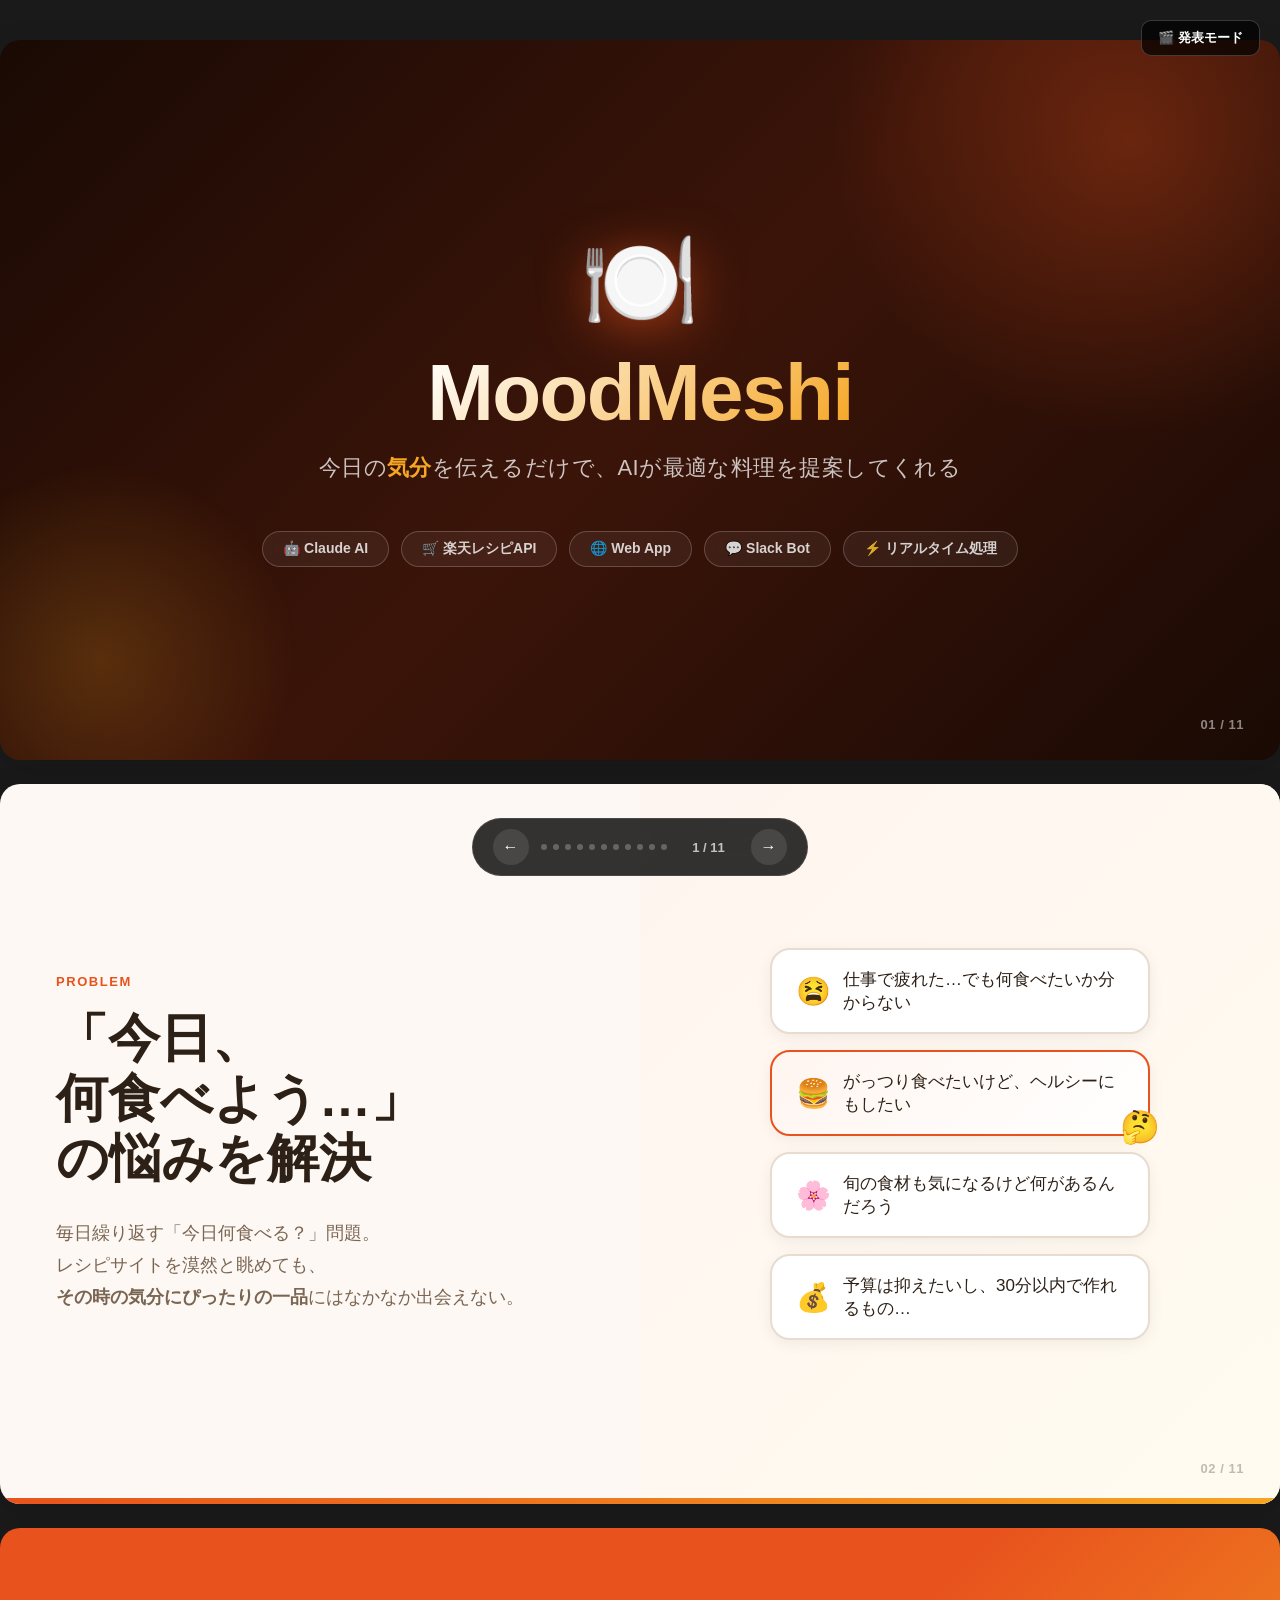
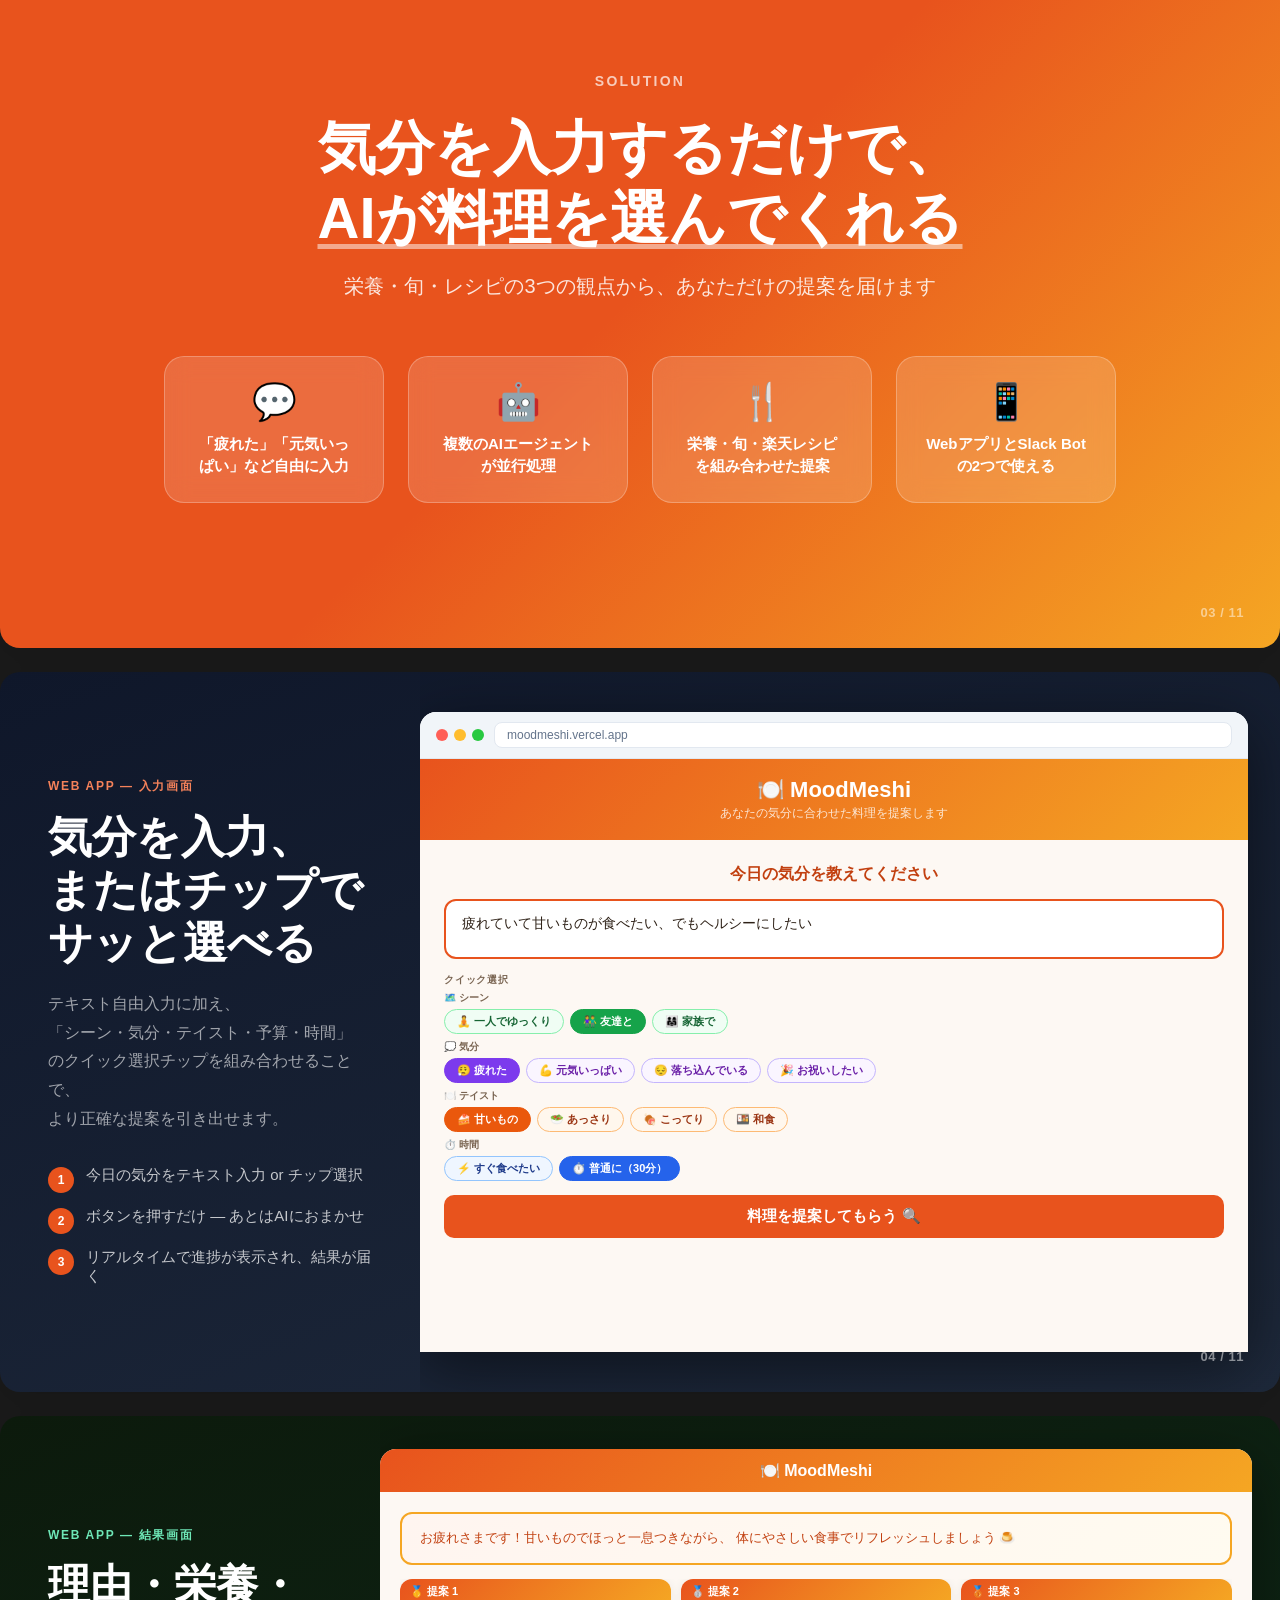
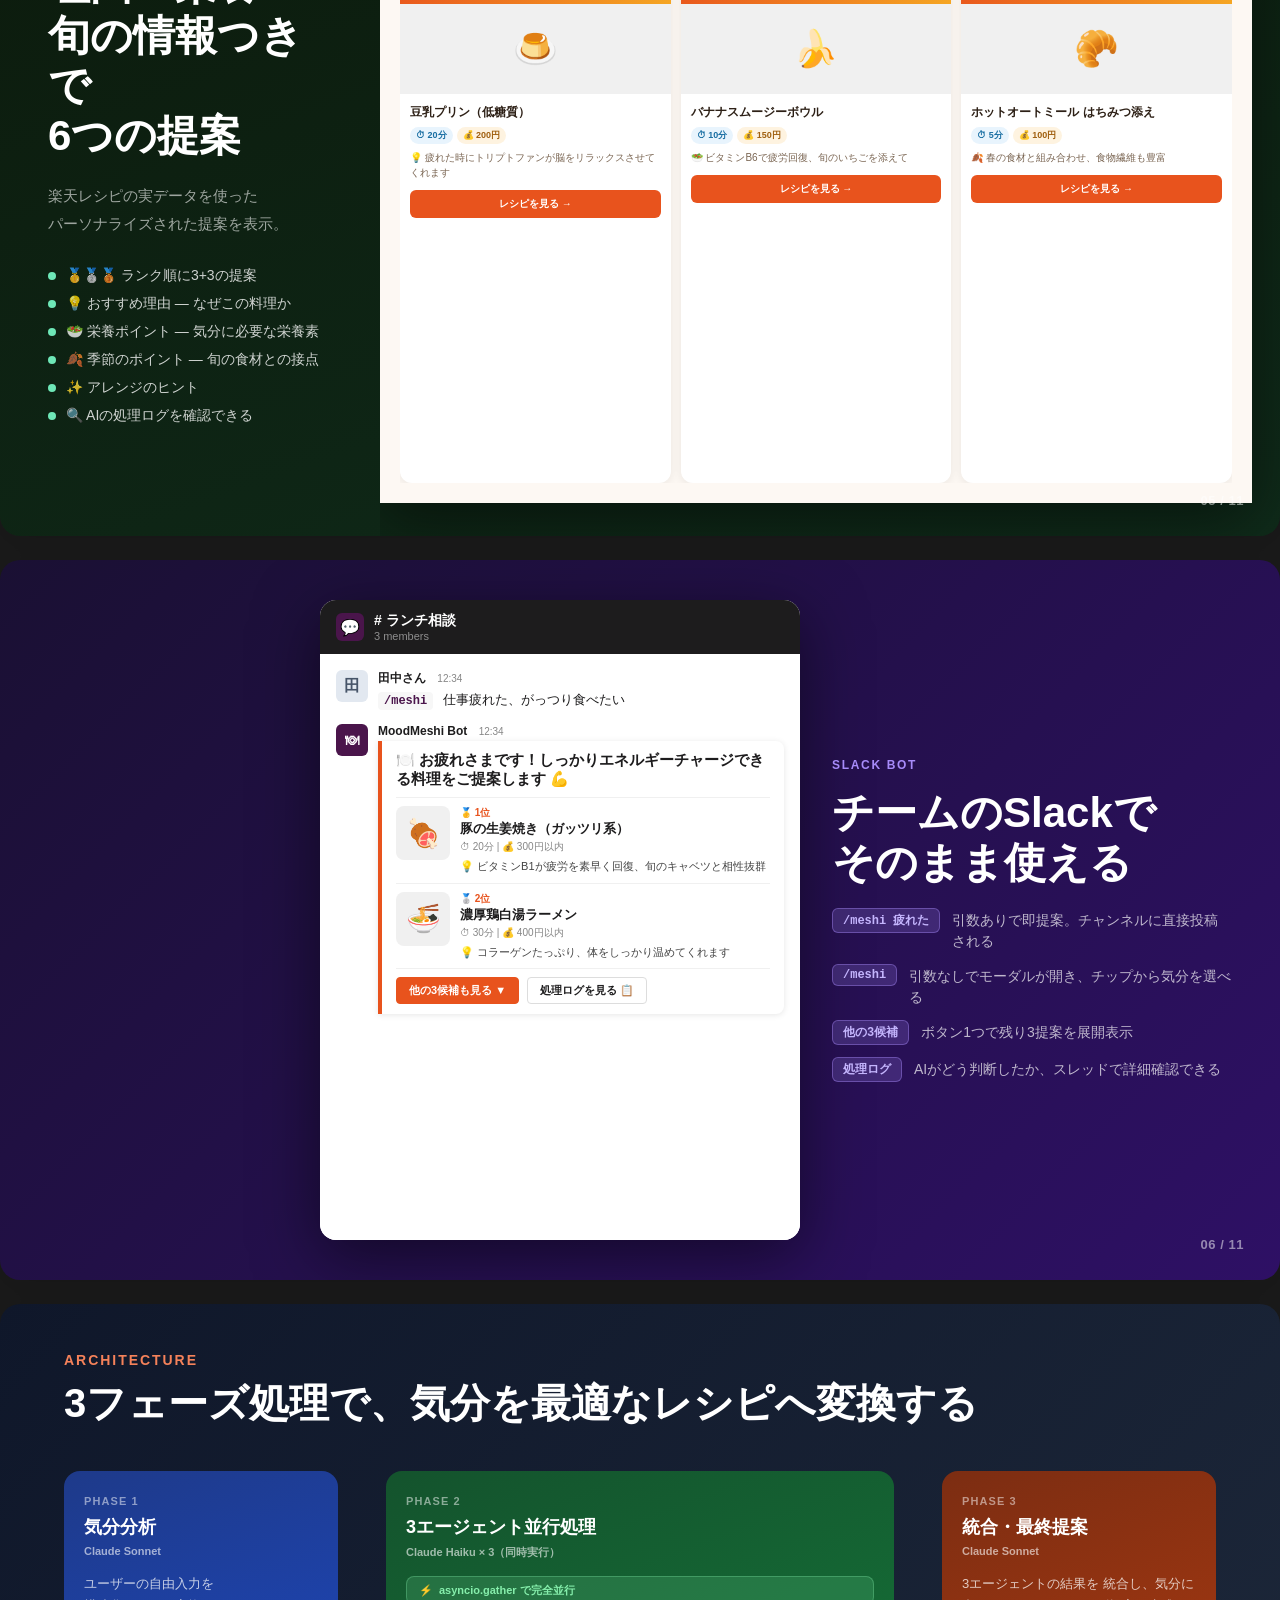
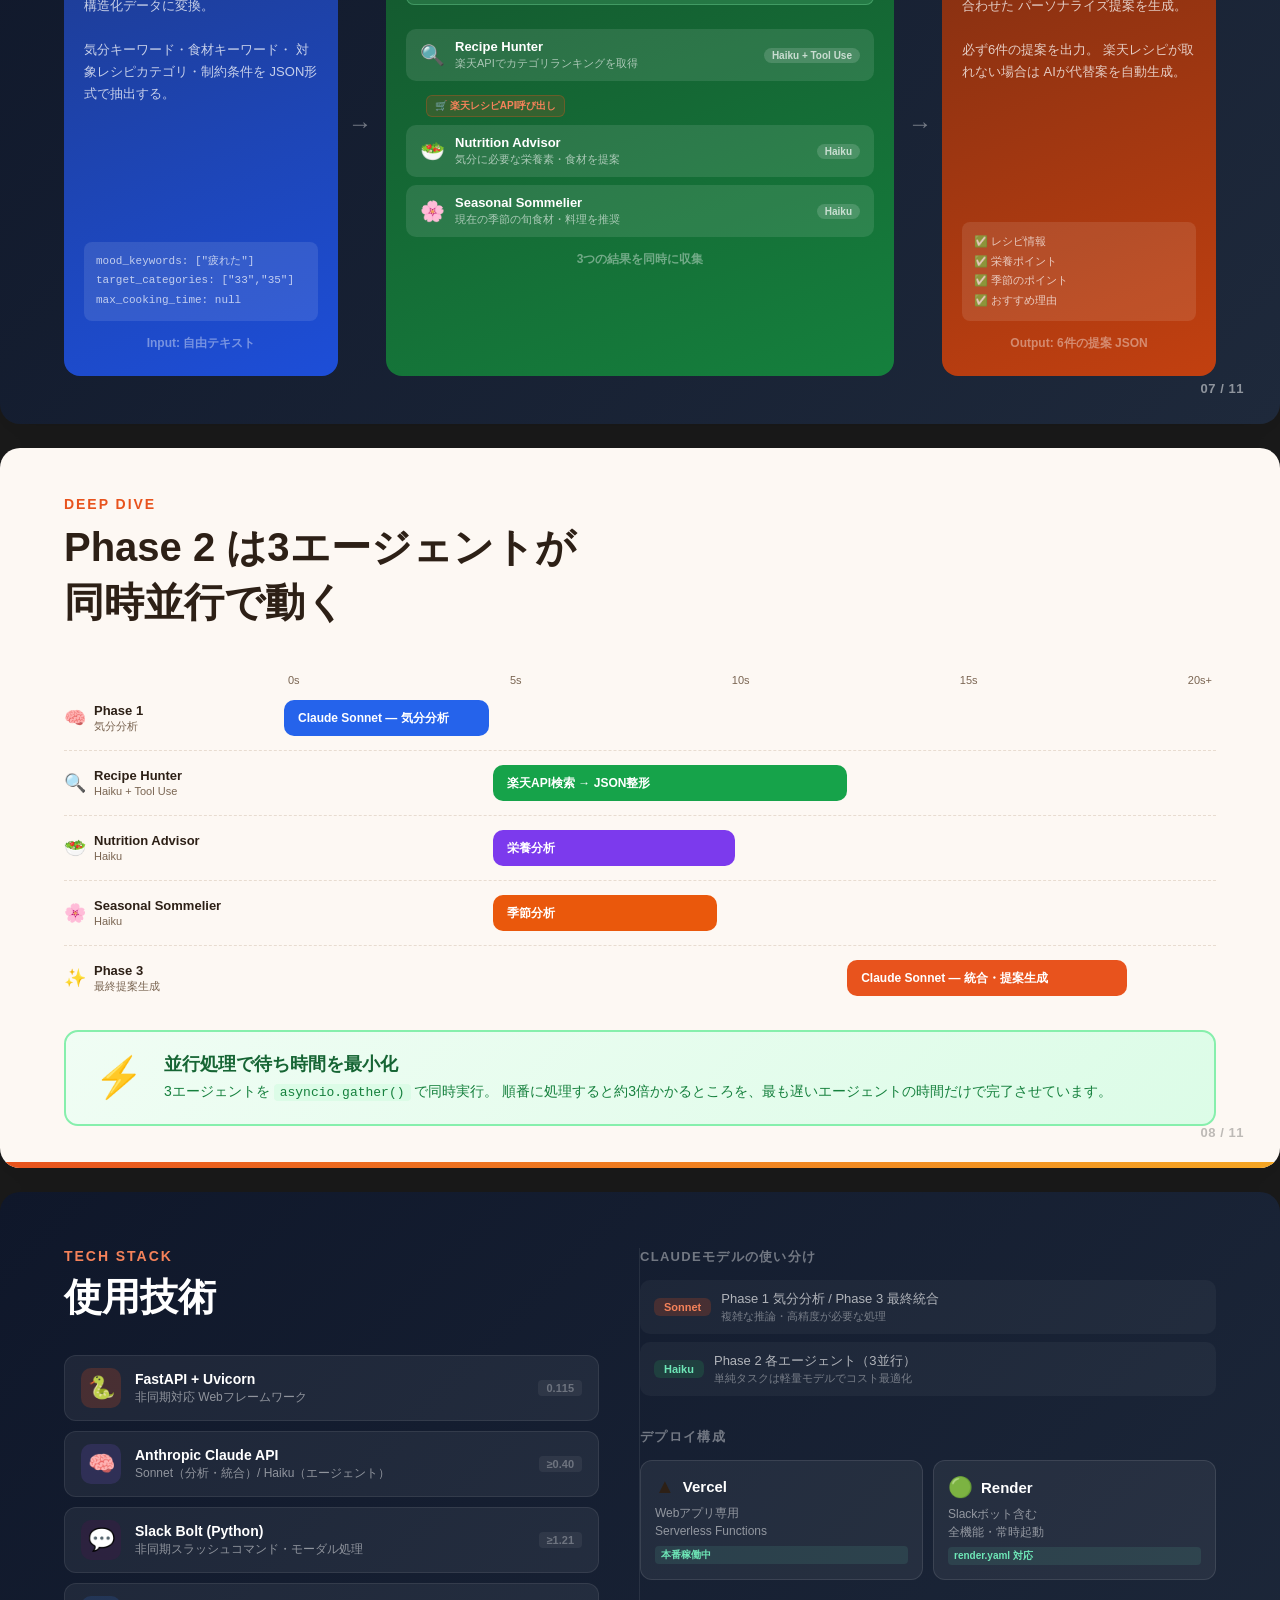
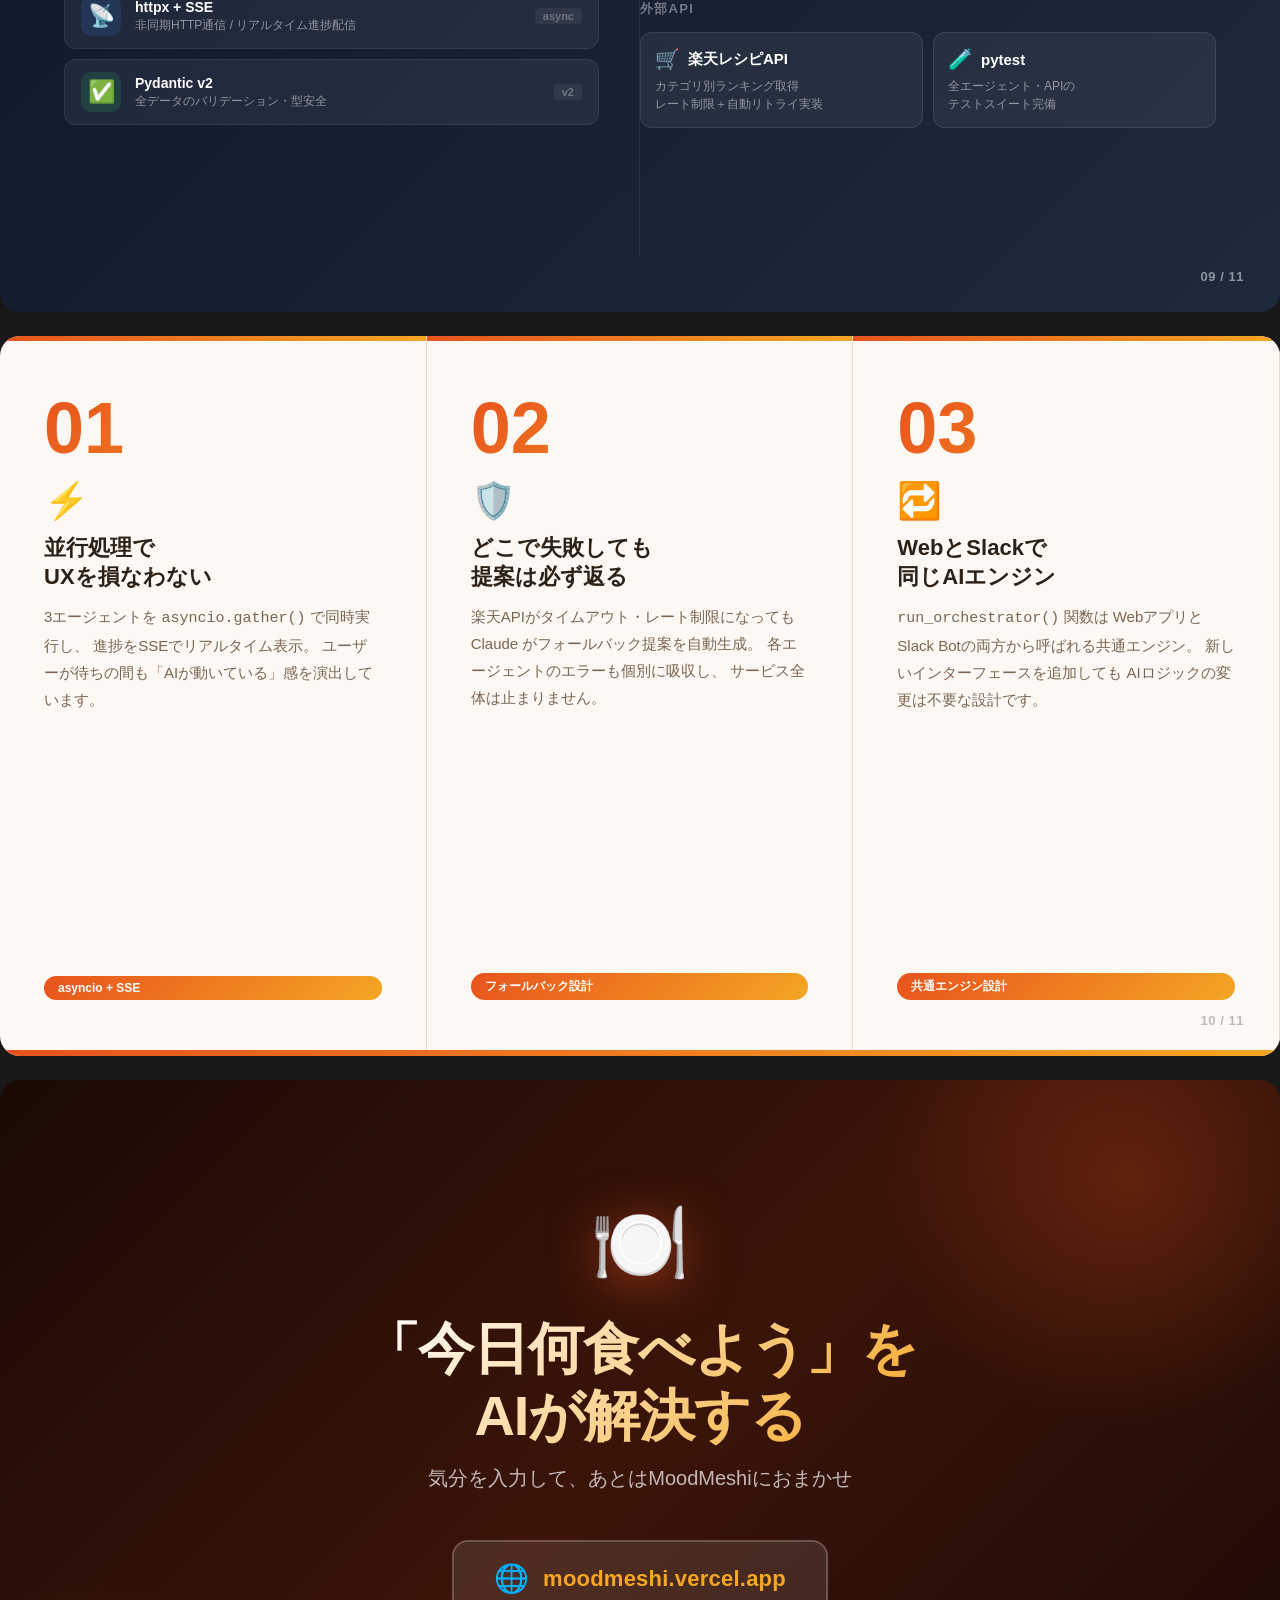
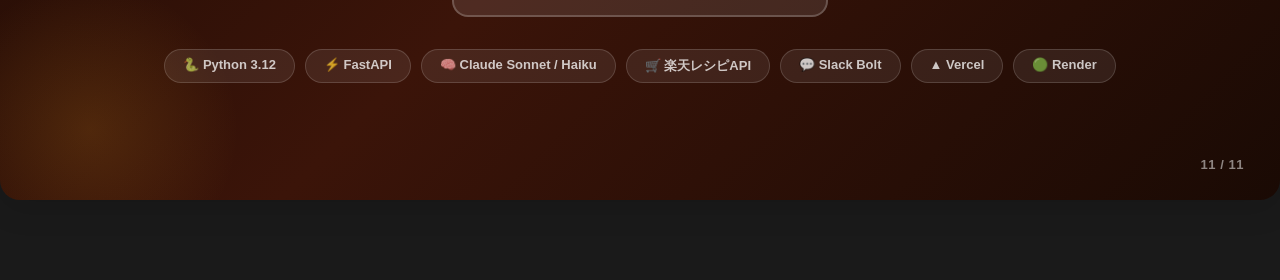
==== presentation/slides/index.html @ febf8f8e "feat: add presentation slides for MoodMeshi introduction (11 slides)" ====
<!DOCTYPE html>
<html lang="ja">
<head>
  <meta charset="UTF-8" />
  <meta name="viewport" content="width=device-width, initial-scale=1.0" />
  <title>MoodMeshi — 紹介スライド</title>
  <style>
    /* =====================================================
       DESIGN TOKENS
    ===================================================== */
    :root {
      --c-primary:       #e8531d;
      --c-primary-light: #f5825a;
      --c-primary-dark:  #c24010;
      --c-accent:        #f5a623;
      --c-accent-light:  #fde68a;
      --c-bg:            #fdf8f3;
      --c-surface:       #ffffff;
      --c-text:          #2d2016;
      --c-muted:         #7a6552;
      --c-border:        #e8dcd0;

      /* slide */
      --slide-w: 1280px;
      --slide-h: 720px;

      --font: -apple-system, BlinkMacSystemFont, "Hiragino Sans",
              "Noto Sans JP", "Yu Gothic", sans-serif;
      --radius: 16px;
      --shadow: 0 8px 32px rgba(0,0,0,.12);
    }

    /* =====================================================
       RESET
    ===================================================== */
    *, *::before, *::after { box-sizing: border-box; margin: 0; padding: 0; }
    body {
      font-family: var(--font);
      background: #1a1a1a;
      color: var(--c-text);
      display: flex;
      flex-direction: column;
      align-items: center;
      padding: 40px 20px 80px;
      gap: 24px;
    }

    /* =====================================================
       SLIDE WRAPPER
    ===================================================== */
    .slide {
      width: var(--slide-w);
      height: var(--slide-h);
      background: var(--c-surface);
      border-radius: 20px;
      overflow: hidden;
      box-shadow: var(--shadow);
      position: relative;
      display: flex;
      flex-direction: column;
      flex-shrink: 0;
    }

    /* slide number badge */
    .slide-num {
      position: absolute;
      bottom: 28px;
      right: 36px;
      font-size: 13px;
      font-weight: 600;
      color: rgba(255,255,255,.5);
      letter-spacing: .04em;
      z-index: 10;
    }
    .slide-num.dark { color: rgba(0,0,0,.25); }

    /* branding footer strip */
    .brand-strip {
      position: absolute;
      bottom: 0; left: 0; right: 0;
      height: 6px;
      background: linear-gradient(90deg, var(--c-primary), var(--c-accent));
    }

    /* =====================================================
       GRADIENT HELPERS
    ===================================================== */
    .grad-warm { background: linear-gradient(135deg, #fff5f0 0%, #fffbf0 100%); }
    .grad-hero { background: linear-gradient(135deg, var(--c-primary) 0%, var(--c-accent) 100%); }
    .grad-dark { background: linear-gradient(135deg, #1e1208 0%, #2d1a0e 100%); }
    .grad-slate { background: linear-gradient(135deg, #0f172a 0%, #1e293b 100%); }
    .grad-indigo { background: linear-gradient(135deg, #1e1b4b 0%, #312e81 100%); }

    /* =====================================================
       TYPOGRAPHY UTILITIES
    ===================================================== */
    .text-white  { color: #fff; }
    .text-primary { color: var(--c-primary); }
    .text-muted  { color: var(--c-muted); }
    .fw-900 { font-weight: 900; }
    .fw-700 { font-weight: 700; }
    .fw-500 { font-weight: 500; }

    /* =====================================================
       SLIDE 01 — TITLE
    ===================================================== */
    #s01 {
      background: linear-gradient(135deg, #1a0a04 0%, #3b1409 50%, #1a0a04 100%);
      justify-content: center;
      align-items: center;
      text-align: center;
      padding: 60px;
    }
    #s01 .hero-emoji {
      font-size: 96px;
      line-height: 1;
      margin-bottom: 24px;
      filter: drop-shadow(0 8px 24px rgba(232,83,29,.6));
      animation: float 3s ease-in-out infinite;
    }
    @keyframes float {
      0%,100% { transform: translateY(0); }
      50%      { transform: translateY(-8px); }
    }
    #s01 h1 {
      font-size: 80px;
      font-weight: 900;
      background: linear-gradient(135deg, #fff 0%, var(--c-accent) 100%);
      -webkit-background-clip: text;
      -webkit-text-fill-color: transparent;
      background-clip: text;
      letter-spacing: -.02em;
      line-height: 1;
      margin-bottom: 20px;
    }
    #s01 .tagline {
      font-size: 22px;
      color: rgba(255,255,255,.75);
      font-weight: 500;
      letter-spacing: .02em;
      margin-bottom: 48px;
    }
    #s01 .pill-row {
      display: flex;
      gap: 12px;
      justify-content: center;
      flex-wrap: wrap;
    }
    #s01 .pill {
      padding: 8px 20px;
      border-radius: 999px;
      border: 1.5px solid rgba(255,255,255,.2);
      color: rgba(255,255,255,.8);
      font-size: 14px;
      font-weight: 600;
      backdrop-filter: blur(8px);
      background: rgba(255,255,255,.06);
    }
    /* decorative orbs */
    #s01::before {
      content: '';
      position: absolute;
      width: 600px; height: 600px;
      border-radius: 50%;
      background: radial-gradient(circle, rgba(232,83,29,.3) 0%, transparent 70%);
      top: -200px; right: -150px;
      pointer-events: none;
    }
    #s01::after {
      content: '';
      position: absolute;
      width: 400px; height: 400px;
      border-radius: 50%;
      background: radial-gradient(circle, rgba(245,166,35,.2) 0%, transparent 70%);
      bottom: -100px; left: -100px;
      pointer-events: none;
    }

    /* =====================================================
       SLIDE 02 — PROBLEM
    ===================================================== */
    #s02 {
      background: var(--c-bg);
      display: grid;
      grid-template-columns: 1fr 1fr;
    }
    #s02 .left {
      display: flex;
      flex-direction: column;
      justify-content: center;
      padding: 72px 56px;
    }
    #s02 .label {
      font-size: 13px;
      font-weight: 800;
      letter-spacing: .12em;
      text-transform: uppercase;
      color: var(--c-primary);
      margin-bottom: 20px;
    }
    #s02 h2 {
      font-size: 52px;
      font-weight: 900;
      line-height: 1.15;
      color: var(--c-text);
      margin-bottom: 28px;
    }
    #s02 .body-text {
      font-size: 18px;
      line-height: 1.8;
      color: var(--c-muted);
    }
    #s02 .right {
      display: flex;
      align-items: center;
      justify-content: center;
      background: linear-gradient(135deg, #fff5f0, #fffbf0);
      padding: 48px;
    }
    .thought-bubbles {
      display: flex;
      flex-direction: column;
      gap: 16px;
      width: 100%;
      max-width: 380px;
    }
    .thought {
      background: #fff;
      border: 2px solid var(--c-border);
      border-radius: 20px;
      padding: 18px 24px;
      font-size: 17px;
      color: var(--c-text);
      box-shadow: 0 4px 16px rgba(0,0,0,.06);
      position: relative;
      display: flex;
      align-items: center;
      gap: 12px;
    }
    .thought .t-emoji { font-size: 28px; flex-shrink: 0; }
    .thought.highlight {
      border-color: var(--c-primary);
      background: linear-gradient(135deg, #fff5f0, #fff);
    }
    .thought .question-mark {
      position: absolute;
      right: -12px; bottom: -12px;
      font-size: 32px;
    }

    /* =====================================================
       SLIDE 03 — WHAT IS
    ===================================================== */
    #s03 {
      background: linear-gradient(135deg, var(--c-primary) 0%, #e8531d 50%, var(--c-accent) 100%);
      display: flex;
      flex-direction: column;
      justify-content: center;
      align-items: center;
      text-align: center;
      padding: 60px;
    }
    #s03 .eyebrow {
      font-size: 14px;
      font-weight: 800;
      letter-spacing: .16em;
      text-transform: uppercase;
      color: rgba(255,255,255,.7);
      margin-bottom: 24px;
    }
    #s03 h2 {
      font-size: 58px;
      font-weight: 900;
      color: #fff;
      line-height: 1.2;
      margin-bottom: 20px;
      max-width: 900px;
    }
    #s03 h2 em {
      font-style: normal;
      text-decoration: underline;
      text-decoration-color: rgba(255,255,255,.5);
      text-underline-offset: 6px;
    }
    #s03 .sub {
      font-size: 20px;
      color: rgba(255,255,255,.85);
      margin-bottom: 56px;
      font-weight: 500;
    }
    #s03 .feature-row {
      display: flex;
      gap: 24px;
    }
    #s03 .feat {
      background: rgba(255,255,255,.15);
      backdrop-filter: blur(12px);
      border: 1px solid rgba(255,255,255,.25);
      border-radius: 20px;
      padding: 24px 28px;
      text-align: center;
      width: 220px;
    }
    #s03 .feat .feat-icon { font-size: 36px; margin-bottom: 10px; }
    #s03 .feat .feat-text { font-size: 15px; font-weight: 700; color: #fff; line-height: 1.5; }

    /* =====================================================
       SLIDE 04 — WEB APP UI MOCKUP
    ===================================================== */
    #s04 {
      background: linear-gradient(160deg, #0f172a 0%, #1e293b 100%);
      display: grid;
      grid-template-columns: 420px 1fr;
      overflow: hidden;
    }
    #s04 .left {
      display: flex;
      flex-direction: column;
      justify-content: center;
      padding: 60px 48px;
      z-index: 2;
    }
    #s04 .eyebrow {
      font-size: 12px;
      font-weight: 800;
      letter-spacing: .14em;
      text-transform: uppercase;
      color: var(--c-primary-light);
      margin-bottom: 16px;
    }
    #s04 h2 {
      font-size: 44px;
      font-weight: 900;
      color: #fff;
      line-height: 1.2;
      margin-bottom: 20px;
    }
    #s04 .desc {
      font-size: 16px;
      line-height: 1.8;
      color: rgba(255,255,255,.6);
      margin-bottom: 32px;
    }
    #s04 .step-list {
      display: flex;
      flex-direction: column;
      gap: 14px;
      list-style: none;
    }
    #s04 .step-list li {
      display: flex;
      align-items: flex-start;
      gap: 12px;
      font-size: 15px;
      color: rgba(255,255,255,.75);
    }
    #s04 .step-list .num {
      width: 26px; height: 26px;
      border-radius: 50%;
      background: var(--c-primary);
      color: #fff;
      font-size: 12px;
      font-weight: 800;
      display: flex; align-items: center; justify-content: center;
      flex-shrink: 0;
      margin-top: 1px;
    }

    /* Browser mockup */
    #s04 .right {
      display: flex;
      align-items: center;
      justify-content: flex-start;
      padding: 32px 32px 32px 0;
      overflow: hidden;
    }
    .browser-mock {
      background: #fff;
      border-radius: 16px 16px 0 0;
      box-shadow: 0 16px 64px rgba(0,0,0,.5);
      width: 100%;
      overflow: hidden;
      height: 640px;
      display: flex;
      flex-direction: column;
    }
    .browser-bar {
      background: #f1f5f9;
      padding: 10px 16px;
      display: flex;
      align-items: center;
      gap: 10px;
      flex-shrink: 0;
      border-bottom: 1px solid #e2e8f0;
    }
    .browser-dots { display: flex; gap: 6px; }
    .browser-dots span {
      width: 12px; height: 12px; border-radius: 50%;
    }
    .browser-dots .d1 { background: #ff5f57; }
    .browser-dots .d2 { background: #ffbd2e; }
    .browser-dots .d3 { background: #28c940; }
    .browser-url {
      flex: 1;
      background: #fff;
      border-radius: 8px;
      padding: 5px 12px;
      font-size: 12px;
      color: #64748b;
      border: 1px solid #e2e8f0;
    }
    .browser-body {
      flex: 1;
      overflow: hidden;
      display: flex;
      flex-direction: column;
    }
    /* mock site header */
    .mock-header {
      background: linear-gradient(135deg, var(--c-primary), var(--c-accent));
      padding: 18px 24px;
      text-align: center;
    }
    .mock-header .mock-logo {
      font-size: 22px;
      font-weight: 900;
      color: #fff;
    }
    .mock-header .mock-tag {
      font-size: 12px;
      color: rgba(255,255,255,.8);
      margin-top: 2px;
    }
    .mock-body {
      flex: 1;
      background: var(--c-bg);
      padding: 24px;
      display: flex;
      flex-direction: column;
      gap: 14px;
      overflow: hidden;
    }
    .mock-section-title {
      font-size: 16px;
      font-weight: 700;
      color: var(--c-primary-dark);
      text-align: center;
    }
    .mock-textarea {
      width: 100%;
      background: #fff;
      border: 2px solid var(--c-primary);
      border-radius: 12px;
      padding: 12px 16px;
      font-size: 14px;
      color: var(--c-text);
      resize: none;
      height: 60px;
      line-height: 1.5;
    }
    .mock-chips-label {
      font-size: 10px;
      font-weight: 800;
      text-transform: uppercase;
      letter-spacing: .08em;
      color: var(--c-muted);
      margin-bottom: 4px;
    }
    .mock-chips {
      display: flex;
      flex-wrap: wrap;
      gap: 6px;
    }
    .mock-chip {
      padding: 4px 12px;
      border-radius: 999px;
      font-size: 11px;
      font-weight: 600;
      white-space: nowrap;
    }
    .chip-scene    { background: #f0fdf4; border: 1.5px solid #86efac; color: #166534; }
    .chip-mood     { background: #faf5ff; border: 1.5px solid #c4b5fd; color: #6b21a8; }
    .chip-selected { background: #7c3aed; border-color: #7c3aed; color: #fff; }
    .chip-taste    { background: #fff7ed; border: 1.5px solid #fdba74; color: #9a3412; }
    .chip-tsel     { background: #ea580c; border-color: #ea580c; color: #fff; }
    .chip-budget   { background: #fefce8; border: 1.5px solid #fde047; color: #854d0e; }
    .chip-time     { background: #eff6ff; border: 1.5px solid #93c5fd; color: #1e3a8a; }
    .mock-submit {
      background: var(--c-primary);
      color: #fff;
      border-radius: 10px;
      padding: 12px;
      text-align: center;
      font-size: 15px;
      font-weight: 700;
    }

    /* =====================================================
       SLIDE 05 — RESULT UI MOCKUP
    ===================================================== */
    #s05 {
      background: linear-gradient(160deg, #0c1a0c 0%, #0f2b1a 100%);
      display: grid;
      grid-template-columns: 380px 1fr;
      overflow: hidden;
    }
    #s05 .left {
      display: flex;
      flex-direction: column;
      justify-content: center;
      padding: 60px 48px;
      z-index: 2;
    }
    #s05 .eyebrow {
      font-size: 12px;
      font-weight: 800;
      letter-spacing: .14em;
      text-transform: uppercase;
      color: #6ee7b7;
      margin-bottom: 16px;
    }
    #s05 h2 {
      font-size: 42px;
      font-weight: 900;
      color: #fff;
      line-height: 1.2;
      margin-bottom: 20px;
    }
    #s05 .desc {
      font-size: 15px;
      line-height: 1.9;
      color: rgba(255,255,255,.6);
    }
    #s05 .badge-row {
      display: flex;
      flex-direction: column;
      gap: 10px;
      margin-top: 28px;
    }
    #s05 .badge {
      display: flex;
      align-items: center;
      gap: 10px;
      font-size: 14px;
      color: rgba(255,255,255,.8);
    }
    #s05 .badge .dot {
      width: 8px; height: 8px;
      border-radius: 50%;
      background: #6ee7b7;
      flex-shrink: 0;
    }
    #s05 .right {
      display: flex;
      align-items: center;
      justify-content: flex-start;
      padding: 28px 28px 28px 0;
      overflow: hidden;
    }
    /* result mock */
    .result-mock {
      background: var(--c-bg);
      border-radius: 16px 16px 0 0;
      box-shadow: 0 16px 64px rgba(0,0,0,.5);
      width: 100%;
      height: 654px;
      display: flex;
      flex-direction: column;
      overflow: hidden;
    }
    .result-mock-header {
      background: linear-gradient(135deg, var(--c-primary), var(--c-accent));
      padding: 12px 20px;
      text-align: center;
    }
    .result-mock-header span {
      font-size: 16px;
      font-weight: 900;
      color: #fff;
    }
    .result-mock-body {
      flex: 1;
      padding: 20px;
      overflow: hidden;
      display: flex;
      flex-direction: column;
      gap: 14px;
    }
    .greeting-box {
      background: linear-gradient(135deg, #fff5f0, #fffbf0);
      border: 2px solid var(--c-accent);
      border-radius: 12px;
      padding: 14px 18px;
      font-size: 13px;
      color: var(--c-primary-dark);
      font-weight: 500;
      line-height: 1.6;
    }
    .cards-row {
      display: grid;
      grid-template-columns: repeat(3, 1fr);
      gap: 10px;
      flex: 1;
      overflow: hidden;
    }
    .recipe-card-mock {
      background: #fff;
      border-radius: 12px;
      overflow: hidden;
      box-shadow: 0 2px 12px rgba(0,0,0,.08);
      display: flex;
      flex-direction: column;
    }
    .card-rank-bar {
      background: linear-gradient(135deg, var(--c-primary), var(--c-accent));
      color: #fff;
      font-size: 11px;
      font-weight: 700;
      padding: 5px 10px;
    }
    .card-img {
      width: 100%; height: 90px;
      object-fit: cover;
      background: #f0f0f0;
      display: flex;
      align-items: center;
      justify-content: center;
      font-size: 36px;
    }
    .card-content {
      padding: 10px;
      display: flex;
      flex-direction: column;
      gap: 6px;
    }
    .card-title {
      font-size: 12px;
      font-weight: 700;
      color: var(--c-text);
      line-height: 1.4;
    }
    .card-meta {
      display: flex;
      gap: 4px;
    }
    .card-badge {
      font-size: 9px;
      padding: 2px 6px;
      border-radius: 999px;
      font-weight: 600;
    }
    .cb-time { background: #e8f4fd; color: #1a6fa3; }
    .cb-cost { background: #fef3e0; color: #a06010; }
    .card-reason {
      font-size: 10px;
      color: var(--c-muted);
      line-height: 1.5;
    }
    .card-btn {
      background: var(--c-primary);
      color: #fff;
      text-align: center;
      font-size: 10px;
      font-weight: 700;
      padding: 7px;
      margin: 0 10px 10px;
      border-radius: 6px;
    }

    /* =====================================================
       SLIDE 06 — SLACK BOT
    ===================================================== */
    #s06 {
      background: linear-gradient(135deg, #1a1033 0%, #2e1065 100%);
      display: grid;
      grid-template-columns: 1fr 480px;
      overflow: hidden;
    }
    #s06 .left {
      display: flex;
      align-items: center;
      justify-content: flex-end;
      padding: 40px 0 40px 40px;
    }
    /* Slack mock */
    .slack-mock {
      background: #fff;
      border-radius: 16px;
      box-shadow: 0 16px 64px rgba(0,0,0,.5);
      width: 480px;
      overflow: hidden;
      display: flex;
      flex-direction: column;
      height: 640px;
    }
    .slack-header {
      background: #1d1c1d;
      padding: 12px 16px;
      display: flex;
      align-items: center;
      gap: 10px;
    }
    .slack-header .sh-icon {
      width: 28px; height: 28px;
      background: #4a154b;
      border-radius: 6px;
      display: flex; align-items: center; justify-content: center;
      font-size: 16px;
    }
    .slack-header .sh-name {
      font-size: 14px;
      font-weight: 700;
      color: #fff;
    }
    .slack-header .sh-sub {
      font-size: 11px;
      color: rgba(255,255,255,.5);
    }
    .slack-body {
      flex: 1;
      background: #fff;
      padding: 16px;
      display: flex;
      flex-direction: column;
      gap: 14px;
      overflow: hidden;
    }
    /* chat messages */
    .slack-msg {
      display: flex;
      gap: 10px;
      align-items: flex-start;
    }
    .slack-avatar {
      width: 32px; height: 32px;
      border-radius: 6px;
      flex-shrink: 0;
      display: flex; align-items: center; justify-content: center;
      font-size: 18px;
      font-weight: 700;
    }
    .av-user { background: #e2e8f0; }
    .av-bot  { background: #4a154b; color: #fff; font-size: 14px; }
    .slack-msg-content { flex: 1; }
    .slack-msg-name {
      font-size: 12px;
      font-weight: 700;
      color: #1d1c1d;
      margin-bottom: 3px;
    }
    .slack-msg-name .time { font-size: 10px; font-weight: 400; color: #868686; margin-left: 8px; }
    .slack-msg-text {
      font-size: 13px;
      color: #1d1c1d;
      line-height: 1.5;
    }
    .slack-command {
      background: #f7f7f7;
      border-radius: 4px;
      padding: 2px 6px;
      font-family: monospace;
      font-size: 12px;
      color: #4a154b;
      font-weight: 700;
    }
    /* bot result card in slack */
    .slack-card {
      background: #fff;
      border-left: 4px solid var(--c-primary);
      border-radius: 0 8px 8px 0;
      padding: 10px 14px;
      box-shadow: 0 1px 6px rgba(0,0,0,.1);
      display: flex;
      flex-direction: column;
      gap: 8px;
    }
    .slack-card-title {
      font-size: 15px;
      font-weight: 900;
      color: #1d1c1d;
    }
    .slack-divider { height: 1px; background: #f0f0f0; }
    .slack-meal {
      display: flex;
      gap: 10px;
      align-items: flex-start;
    }
    .slack-meal-img {
      width: 54px; height: 54px;
      border-radius: 8px;
      background: #f0f0f0;
      font-size: 28px;
      display: flex; align-items: center; justify-content: center;
      flex-shrink: 0;
    }
    .slack-meal-info { flex: 1; }
    .slack-meal-rank { font-size: 10px; font-weight: 800; color: var(--c-primary); }
    .slack-meal-name { font-size: 13px; font-weight: 700; color: #1d1c1d; line-height: 1.4; }
    .slack-meal-meta { font-size: 10px; color: #868686; margin-top: 2px; }
    .slack-meal-reason { font-size: 11px; color: #444; margin-top: 4px; line-height: 1.5; }
    .slack-actions {
      display: flex;
      gap: 8px;
      flex-wrap: wrap;
    }
    .slack-btn {
      padding: 5px 12px;
      border: 1.5px solid #ddd;
      border-radius: 4px;
      font-size: 11px;
      font-weight: 600;
      color: #1d1c1d;
      background: #fff;
    }
    .slack-btn.primary {
      background: var(--c-primary);
      border-color: var(--c-primary);
      color: #fff;
    }
    #s06 .right {
      display: flex;
      flex-direction: column;
      justify-content: center;
      padding: 60px 48px 60px 32px;
    }
    #s06 .eyebrow {
      font-size: 12px;
      font-weight: 800;
      letter-spacing: .14em;
      text-transform: uppercase;
      color: #a78bfa;
      margin-bottom: 16px;
    }
    #s06 h2 {
      font-size: 42px;
      font-weight: 900;
      color: #fff;
      line-height: 1.2;
      margin-bottom: 20px;
    }
    .cmd-list {
      display: flex;
      flex-direction: column;
      gap: 12px;
      list-style: none;
    }
    .cmd-list li {
      display: flex;
      gap: 12px;
      align-items: flex-start;
    }
    .cmd-list .cmd-tag {
      background: rgba(167,139,250,.2);
      border: 1px solid rgba(167,139,250,.4);
      border-radius: 6px;
      padding: 3px 10px;
      font-size: 12px;
      font-weight: 700;
      font-family: monospace;
      color: #c4b5fd;
      white-space: nowrap;
      flex-shrink: 0;
    }
    .cmd-list .cmd-desc {
      font-size: 14px;
      color: rgba(255,255,255,.7);
      line-height: 1.5;
      padding-top: 2px;
    }

    /* =====================================================
       SLIDE 07 — 3-PHASE ARCHITECTURE
    ===================================================== */
    #s07 {
      background: linear-gradient(135deg, #0f172a 0%, #1e293b 100%);
      display: flex;
      flex-direction: column;
      padding: 48px 64px;
    }
    #s07 .slide-title {
      font-size: 14px;
      font-weight: 800;
      letter-spacing: .14em;
      text-transform: uppercase;
      color: var(--c-primary-light);
      margin-bottom: 8px;
    }
    #s07 h2 {
      font-size: 40px;
      font-weight: 900;
      color: #fff;
      margin-bottom: 40px;
    }
    /* flow diagram */
    .phase-flow {
      display: flex;
      align-items: stretch;
      gap: 0;
      flex: 1;
    }
    .phase-box {
      flex: 1;
      border-radius: 16px;
      padding: 24px 20px;
      display: flex;
      flex-direction: column;
      position: relative;
    }
    .phase-box.ph1 { background: linear-gradient(160deg, #1e3a8a, #1d4ed8); }
    .phase-box.ph2 { background: linear-gradient(160deg, #14532d, #15803d); flex: 2; margin: 0 4px; }
    .phase-box.ph3 { background: linear-gradient(160deg, #7c2d12, #c24010); }
    .phase-arrow {
      width: 44px;
      display: flex;
      align-items: center;
      justify-content: center;
      flex-shrink: 0;
      color: rgba(255,255,255,.4);
      font-size: 24px;
    }
    .ph-number {
      font-size: 11px;
      font-weight: 800;
      letter-spacing: .1em;
      text-transform: uppercase;
      color: rgba(255,255,255,.5);
      margin-bottom: 8px;
    }
    .ph-title {
      font-size: 18px;
      font-weight: 900;
      color: #fff;
      margin-bottom: 6px;
    }
    .ph-model {
      font-size: 11px;
      font-weight: 600;
      color: rgba(255,255,255,.6);
      margin-bottom: 16px;
    }
    .ph-desc {
      font-size: 13px;
      color: rgba(255,255,255,.75);
      line-height: 1.7;
      flex: 1;
    }
    /* phase 2 internal agents */
    .ph2-agents {
      display: flex;
      flex-direction: column;
      gap: 8px;
      margin-top: 12px;
    }
    .agent-row {
      background: rgba(255,255,255,.1);
      border-radius: 10px;
      padding: 10px 14px;
      display: flex;
      align-items: center;
      gap: 10px;
    }
    .agent-row .ag-icon { font-size: 20px; flex-shrink: 0; }
    .agent-row .ag-info { flex: 1; }
    .agent-row .ag-name { font-size: 13px; font-weight: 700; color: #fff; }
    .agent-row .ag-desc { font-size: 11px; color: rgba(255,255,255,.6); margin-top: 2px; }
    .agent-row .ag-model {
      font-size: 10px;
      font-weight: 600;
      background: rgba(255,255,255,.15);
      border-radius: 999px;
      padding: 2px 8px;
      color: rgba(255,255,255,.7);
      flex-shrink: 0;
    }
    /* parallel badge */
    .parallel-badge {
      background: rgba(134,239,172,.15);
      border: 1px solid rgba(134,239,172,.3);
      border-radius: 8px;
      padding: 6px 12px;
      font-size: 11px;
      font-weight: 700;
      color: #86efac;
      margin-bottom: 12px;
      display: inline-flex;
      align-items: center;
      gap: 6px;
    }
    /* input/output labels */
    .io-label {
      text-align: center;
      margin-top: 14px;
      font-size: 12px;
      color: rgba(255,255,255,.4);
      font-weight: 600;
    }
    /* rakuten api badge */
    .rakuten-badge {
      background: rgba(232,83,29,.15);
      border: 1px solid rgba(232,83,29,.3);
      border-radius: 6px;
      padding: 3px 8px;
      font-size: 10px;
      font-weight: 700;
      color: var(--c-primary-light);
      margin-top: 6px;
      display: inline-block;
    }

    /* =====================================================
       SLIDE 08 — PARALLEL PROCESSING
    ===================================================== */
    #s08 {
      background: var(--c-bg);
      display: flex;
      flex-direction: column;
      padding: 48px 64px;
    }
    #s08 .slide-title {
      font-size: 14px;
      font-weight: 800;
      letter-spacing: .14em;
      text-transform: uppercase;
      color: var(--c-primary);
      margin-bottom: 8px;
    }
    #s08 h2 {
      font-size: 40px;
      font-weight: 900;
      color: var(--c-text);
      margin-bottom: 36px;
    }
    /* timeline */
    .timeline-wrap {
      flex: 1;
      display: flex;
      flex-direction: column;
      gap: 0;
    }
    .tl-row {
      display: grid;
      grid-template-columns: 200px 1fr;
      align-items: center;
      gap: 20px;
      padding: 10px 0;
    }
    .tl-row + .tl-row {
      border-top: 1px dashed var(--c-border);
    }
    .tl-label {
      font-size: 13px;
      font-weight: 700;
      color: var(--c-text);
      display: flex;
      align-items: center;
      gap: 8px;
    }
    .tl-label .tl-icon { font-size: 18px; }
    .tl-bar-wrap {
      display: flex;
      align-items: center;
      gap: 0;
      height: 44px;
    }
    .tl-bar {
      height: 36px;
      border-radius: 10px;
      display: flex;
      align-items: center;
      padding: 0 14px;
      font-size: 12px;
      font-weight: 700;
      color: #fff;
      white-space: nowrap;
      position: relative;
    }
    .tl-bar.b-ph1  { background: #2563eb; }
    .tl-bar.b-ph2r { background: #16a34a; }
    .tl-bar.b-ph2n { background: #7c3aed; }
    .tl-bar.b-ph2s { background: #ea580c; }
    .tl-bar.b-ph3  { background: var(--c-primary); }
    .tl-spacer { flex-shrink: 0; }
    /* highlight box */
    .parallel-highlight {
      background: linear-gradient(135deg, #f0fdf4, #dcfce7);
      border: 2px solid #86efac;
      border-radius: 14px;
      padding: 20px 28px;
      margin-top: 20px;
      display: flex;
      align-items: center;
      gap: 20px;
    }
    .parallel-highlight .ph-big { font-size: 40px; }
    .parallel-highlight .ph-text { flex: 1; }
    .parallel-highlight .ph-head {
      font-size: 18px;
      font-weight: 800;
      color: #166534;
      margin-bottom: 4px;
    }
    .parallel-highlight .ph-sub {
      font-size: 14px;
      color: #15803d;
      line-height: 1.6;
    }
    /* time axis */
    .tl-axis {
      display: grid;
      grid-template-columns: 200px 1fr;
      gap: 20px;
      margin-top: 8px;
    }
    .tl-axis-bar {
      display: flex;
      justify-content: space-between;
      padding: 0 4px;
    }
    .tl-axis-bar span {
      font-size: 11px;
      color: var(--c-muted);
    }

    /* =====================================================
       SLIDE 09 — TECH STACK
    ===================================================== */
    #s09 {
      background: linear-gradient(135deg, #0f172a 0%, #1e293b 100%);
      display: grid;
      grid-template-columns: 1fr 1fr;
      gap: 0;
      padding: 56px 64px;
    }
    #s09 .col {
      display: flex;
      flex-direction: column;
    }
    #s09 .col:first-child {
      padding-right: 40px;
      border-right: 1px solid rgba(255,255,255,.08);
    }
    #s09 .col:last-child {
      padding-left: 40px;
    }
    #s09 .slide-title {
      font-size: 14px;
      font-weight: 800;
      letter-spacing: .14em;
      text-transform: uppercase;
      color: var(--c-primary-light);
      margin-bottom: 8px;
    }
    #s09 h2 {
      font-size: 38px;
      font-weight: 900;
      color: #fff;
      margin-bottom: 32px;
    }
    .tech-grid {
      display: flex;
      flex-direction: column;
      gap: 10px;
    }
    .tech-item {
      display: flex;
      align-items: center;
      gap: 14px;
      background: rgba(255,255,255,.06);
      border: 1px solid rgba(255,255,255,.08);
      border-radius: 12px;
      padding: 12px 16px;
    }
    .tech-item .ti-icon {
      width: 40px; height: 40px;
      border-radius: 10px;
      display: flex; align-items: center; justify-content: center;
      font-size: 22px;
      flex-shrink: 0;
    }
    .ti-orange { background: rgba(232,83,29,.2); }
    .ti-green  { background: rgba(34,197,94,.15); }
    .ti-blue   { background: rgba(59,130,246,.15); }
    .ti-purple { background: rgba(139,92,246,.15); }
    .ti-yellow { background: rgba(245,166,35,.15); }
    .tech-item .ti-info { flex: 1; }
    .tech-item .ti-name {
      font-size: 14px;
      font-weight: 700;
      color: #fff;
    }
    .tech-item .ti-desc {
      font-size: 12px;
      color: rgba(255,255,255,.5);
      margin-top: 2px;
    }
    .tech-item .ti-ver {
      font-size: 11px;
      font-weight: 600;
      color: rgba(255,255,255,.3);
      background: rgba(255,255,255,.06);
      border-radius: 4px;
      padding: 2px 8px;
    }
    /* deploy section */
    .deploy-section { margin-top: 32px; }
    .deploy-title {
      font-size: 13px;
      font-weight: 800;
      letter-spacing: .1em;
      text-transform: uppercase;
      color: rgba(255,255,255,.4);
      margin-bottom: 14px;
    }
    .deploy-grid {
      display: grid;
      grid-template-columns: 1fr 1fr;
      gap: 10px;
    }
    .deploy-card {
      background: rgba(255,255,255,.06);
      border: 1px solid rgba(255,255,255,.1);
      border-radius: 12px;
      padding: 14px;
      display: flex;
      flex-direction: column;
      gap: 6px;
    }
    .deploy-card .dc-top {
      display: flex;
      align-items: center;
      gap: 8px;
    }
    .deploy-card .dc-icon { font-size: 20px; }
    .deploy-card .dc-name {
      font-size: 15px;
      font-weight: 700;
      color: #fff;
    }
    .deploy-card .dc-desc {
      font-size: 12px;
      color: rgba(255,255,255,.5);
      line-height: 1.5;
    }
    .deploy-card .dc-badge {
      font-size: 10px;
      font-weight: 700;
      color: #6ee7b7;
      background: rgba(110,231,183,.1);
      border-radius: 4px;
      padding: 2px 6px;
      display: inline-block;
    }
    /* model usage */
    .model-section { margin-top: 28px; }
    .model-title {
      font-size: 13px;
      font-weight: 800;
      letter-spacing: .1em;
      text-transform: uppercase;
      color: rgba(255,255,255,.4);
      margin-bottom: 14px;
    }
    .model-row {
      display: flex;
      flex-direction: column;
      gap: 8px;
    }
    .model-item {
      display: flex;
      align-items: center;
      gap: 10px;
      background: rgba(255,255,255,.04);
      border-radius: 10px;
      padding: 10px 14px;
    }
    .model-item .mi-badge {
      padding: 3px 10px;
      border-radius: 6px;
      font-size: 11px;
      font-weight: 700;
      flex-shrink: 0;
    }
    .mi-sonnet { background: rgba(232,83,29,.2); color: var(--c-primary-light); }
    .mi-haiku  { background: rgba(34,197,94,.15); color: #6ee7b7; }
    .model-item .mi-desc {
      font-size: 13px;
      color: rgba(255,255,255,.65);
    }

    /* =====================================================
       SLIDE 10 — KEY POINTS
    ===================================================== */
    #s10 {
      background: var(--c-bg);
      display: grid;
      grid-template-columns: 1fr 1fr 1fr;
      gap: 0;
      padding: 0;
    }
    .kp-col {
      display: flex;
      flex-direction: column;
      padding: 56px 44px;
      border-right: 1px solid var(--c-border);
    }
    .kp-col:last-child { border-right: none; }
    .kp-num {
      font-size: 72px;
      font-weight: 900;
      line-height: 1;
      margin-bottom: 16px;
      background: linear-gradient(135deg, var(--c-primary), var(--c-accent));
      -webkit-background-clip: text;
      -webkit-text-fill-color: transparent;
      background-clip: text;
    }
    .kp-icon { font-size: 36px; margin-bottom: 12px; }
    .kp-title {
      font-size: 22px;
      font-weight: 900;
      color: var(--c-text);
      margin-bottom: 12px;
      line-height: 1.3;
    }
    .kp-body {
      font-size: 15px;
      color: var(--c-muted);
      line-height: 1.8;
      flex: 1;
    }
    .kp-tag {
      display: inline-block;
      margin-top: 14px;
      background: linear-gradient(135deg, var(--c-primary), var(--c-accent));
      color: #fff;
      font-size: 12px;
      font-weight: 700;
      border-radius: 999px;
      padding: 5px 14px;
    }
    /* top accent strip per column */
    .kp-strip {
      position: absolute;
      top: 0; left: 0; right: 0;
      height: 5px;
      background: linear-gradient(90deg, var(--c-primary), var(--c-accent));
    }

    /* =====================================================
       SLIDE 11 — CLOSING
    ===================================================== */
    #s11 {
      background: linear-gradient(135deg, #1a0a04 0%, #3b1409 50%, #1a0a04 100%);
      display: flex;
      flex-direction: column;
      justify-content: center;
      align-items: center;
      text-align: center;
      padding: 60px;
    }
    #s11 .big-emoji {
      font-size: 80px;
      margin-bottom: 24px;
      filter: drop-shadow(0 8px 24px rgba(232,83,29,.5));
    }
    #s11 h2 {
      font-size: 56px;
      font-weight: 900;
      background: linear-gradient(135deg, #fff 0%, var(--c-accent) 100%);
      -webkit-background-clip: text;
      -webkit-text-fill-color: transparent;
      background-clip: text;
      margin-bottom: 16px;
      letter-spacing: -.02em;
      line-height: 1.2;
    }
    #s11 .sub {
      font-size: 20px;
      color: rgba(255,255,255,.7);
      margin-bottom: 48px;
      font-weight: 500;
    }
    .url-box {
      background: rgba(255,255,255,.1);
      border: 2px solid rgba(255,255,255,.2);
      border-radius: 16px;
      padding: 20px 40px;
      display: flex;
      align-items: center;
      gap: 14px;
      margin-bottom: 32px;
    }
    .url-box .url-icon { font-size: 28px; }
    .url-box .url-text {
      font-size: 22px;
      font-weight: 700;
      color: var(--c-accent);
      letter-spacing: .01em;
    }
    .tech-pills {
      display: flex;
      gap: 10px;
      flex-wrap: wrap;
      justify-content: center;
    }
    .tech-pills .tp {
      background: rgba(255,255,255,.08);
      border: 1px solid rgba(255,255,255,.15);
      border-radius: 999px;
      padding: 7px 18px;
      font-size: 13px;
      font-weight: 600;
      color: rgba(255,255,255,.75);
    }
    /* orbs reuse */
    #s11::before {
      content: '';
      position: absolute;
      width: 500px; height: 500px;
      border-radius: 50%;
      background: radial-gradient(circle, rgba(232,83,29,.25) 0%, transparent 70%);
      top: -150px; right: -100px;
      pointer-events: none;
    }
    #s11::after {
      content: '';
      position: absolute;
      width: 300px; height: 300px;
      border-radius: 50%;
      background: radial-gradient(circle, rgba(245,166,35,.15) 0%, transparent 70%);
      bottom: -80px; left: -60px;
      pointer-events: none;
    }

    /* =====================================================
       NAV CONTROLS
    ===================================================== */
    .nav {
      position: fixed;
      bottom: 24px;
      left: 50%;
      transform: translateX(-50%);
      display: flex;
      align-items: center;
      gap: 12px;
      background: rgba(0,0,0,.8);
      backdrop-filter: blur(12px);
      border: 1px solid rgba(255,255,255,.1);
      border-radius: 999px;
      padding: 10px 20px;
      z-index: 100;
    }
    .nav button {
      width: 36px; height: 36px;
      border-radius: 50%;
      border: none;
      background: rgba(255,255,255,.1);
      color: #fff;
      font-size: 16px;
      cursor: pointer;
      transition: background .2s;
      display: flex; align-items: center; justify-content: center;
    }
    .nav button:hover { background: var(--c-primary); }
    .nav-counter {
      font-size: 13px;
      font-weight: 700;
      color: rgba(255,255,255,.7);
      min-width: 60px;
      text-align: center;
    }
    .nav-dots {
      display: flex;
      gap: 6px;
    }
    .nav-dots .dot {
      width: 6px; height: 6px;
      border-radius: 50%;
      background: rgba(255,255,255,.25);
      cursor: pointer;
      transition: background .2s, transform .2s;
    }
    .nav-dots .dot.active {
      background: var(--c-primary);
      transform: scale(1.4);
    }

    /* presentation mode */
    body.presenting {
      padding: 0;
      gap: 0;
      justify-content: center;
      overflow: hidden;
      height: 100vh;
    }
    body.presenting .slide { display: none; }
    body.presenting .slide.active {
      display: flex;
      border-radius: 0;
      width: 100vw;
      height: 100vh;
    }
    .present-toggle {
      position: fixed;
      top: 20px;
      right: 20px;
      background: rgba(0,0,0,.7);
      color: #fff;
      border: 1px solid rgba(255,255,255,.2);
      border-radius: 10px;
      padding: 8px 16px;
      font-size: 13px;
      font-weight: 600;
      cursor: pointer;
      z-index: 200;
      font-family: var(--font);
      transition: background .2s;
    }
    .present-toggle:hover { background: var(--c-primary); }
  </style>
</head>
<body>

<!-- ============================================================
     SLIDE 01 — TITLE
============================================================ -->
<section class="slide" id="s01">
  <div class="hero-emoji">🍽️</div>
  <h1>MoodMeshi</h1>
  <p class="tagline">今日の<strong style="color:#f5a623">気分</strong>を伝えるだけで、AIが最適な料理を提案してくれる</p>
  <div class="pill-row">
    <span class="pill">🤖 Claude AI</span>
    <span class="pill">🛒 楽天レシピAPI</span>
    <span class="pill">🌐 Web App</span>
    <span class="pill">💬 Slack Bot</span>
    <span class="pill">⚡ リアルタイム処理</span>
  </div>
  <span class="slide-num">01 / 11</span>
</section>

<!-- ============================================================
     SLIDE 02 — PROBLEM
============================================================ -->
<section class="slide" id="s02">
  <div class="left">
    <p class="label">Problem</p>
    <h2>「今日、<br>何食べよう…」<br>の悩みを解決</h2>
    <p class="body-text">
      毎日繰り返す「今日何食べる？」問題。<br>
      レシピサイトを漠然と眺めても、<br>
      <strong>その時の気分にぴったりの一品</strong>にはなかなか出会えない。
    </p>
  </div>
  <div class="right">
    <div class="thought-bubbles">
      <div class="thought">
        <span class="t-emoji">😫</span>
        <span>仕事で疲れた…でも何食べたいか分からない</span>
      </div>
      <div class="thought highlight">
        <span class="t-emoji">🍔</span>
        <span>がっつり食べたいけど、ヘルシーにもしたい</span>
        <span class="question-mark">🤔</span>
      </div>
      <div class="thought">
        <span class="t-emoji">🌸</span>
        <span>旬の食材も気になるけど何があるんだろう</span>
      </div>
      <div class="thought">
        <span class="t-emoji">💰</span>
        <span>予算は抑えたいし、30分以内で作れるもの…</span>
      </div>
    </div>
  </div>
  <div class="brand-strip"></div>
  <span class="slide-num dark">02 / 11</span>
</section>

<!-- ============================================================
     SLIDE 03 — WHAT IS
============================================================ -->
<section class="slide" id="s03">
  <p class="eyebrow">Solution</p>
  <h2>気分を入力するだけで、<br><em>AIが料理を選んでくれる</em></h2>
  <p class="sub">栄養・旬・レシピの3つの観点から、あなただけの提案を届けます</p>
  <div class="feature-row">
    <div class="feat">
      <div class="feat-icon">💬</div>
      <div class="feat-text">「疲れた」「元気いっぱい」など自由に入力</div>
    </div>
    <div class="feat">
      <div class="feat-icon">🤖</div>
      <div class="feat-text">複数のAIエージェントが並行処理</div>
    </div>
    <div class="feat">
      <div class="feat-icon">🍴</div>
      <div class="feat-text">栄養・旬・楽天レシピを組み合わせた提案</div>
    </div>
    <div class="feat">
      <div class="feat-icon">📱</div>
      <div class="feat-text">WebアプリとSlack Botの2つで使える</div>
    </div>
  </div>
  <span class="slide-num">03 / 11</span>
</section>

<!-- ============================================================
     SLIDE 04 — WEB APP (INPUT)
============================================================ -->
<section class="slide" id="s04">
  <div class="left">
    <p class="eyebrow">Web App — 入力画面</p>
    <h2>気分を入力、<br>またはチップで<br>サッと選べる</h2>
    <p class="desc">
      テキスト自由入力に加え、<br>
      「シーン・気分・テイスト・予算・時間」<br>
      のクイック選択チップを組み合わせることで、<br>
      より正確な提案を引き出せます。
    </p>
    <ul class="step-list">
      <li>
        <span class="num">1</span>
        <span>今日の気分をテキスト入力 or チップ選択</span>
      </li>
      <li>
        <span class="num">2</span>
        <span>ボタンを押すだけ — あとはAIにおまかせ</span>
      </li>
      <li>
        <span class="num">3</span>
        <span>リアルタイムで進捗が表示され、結果が届く</span>
      </li>
    </ul>
  </div>
  <div class="right">
    <div class="browser-mock">
      <div class="browser-bar">
        <div class="browser-dots">
          <span class="d1"></span><span class="d2"></span><span class="d3"></span>
        </div>
        <div class="browser-url">moodmeshi.vercel.app</div>
      </div>
      <div class="browser-body">
        <div class="mock-header">
          <div class="mock-logo">🍽️ MoodMeshi</div>
          <div class="mock-tag">あなたの気分に合わせた料理を提案します</div>
        </div>
        <div class="mock-body">
          <div class="mock-section-title">今日の気分を教えてください</div>
          <div class="mock-textarea">疲れていて甘いものが食べたい、でもヘルシーにしたい</div>
          <!-- chips -->
          <div>
            <div class="mock-chips-label">クイック選択</div>
            <div style="margin-bottom:6px">
              <span style="font-size:10px;font-weight:700;color:#7a6552;display:block;margin-bottom:4px">🗺️ シーン</span>
              <div class="mock-chips">
                <span class="mock-chip chip-scene">🧘 一人でゆっくり</span>
                <span class="mock-chip chip-scene" style="background:#16a34a;border-color:#16a34a;color:#fff">👫 友達と</span>
                <span class="mock-chip chip-scene">👨‍👩‍👧 家族で</span>
              </div>
            </div>
            <div style="margin-bottom:6px">
              <span style="font-size:10px;font-weight:700;color:#7a6552;display:block;margin-bottom:4px">💭 気分</span>
              <div class="mock-chips">
                <span class="mock-chip chip-mood" style="background:#7c3aed;border-color:#7c3aed;color:#fff">😮‍💨 疲れた</span>
                <span class="mock-chip chip-mood">💪 元気いっぱい</span>
                <span class="mock-chip chip-mood">😔 落ち込んでいる</span>
                <span class="mock-chip chip-mood">🎉 お祝いしたい</span>
              </div>
            </div>
            <div style="margin-bottom:6px">
              <span style="font-size:10px;font-weight:700;color:#7a6552;display:block;margin-bottom:4px">🍽️ テイスト</span>
              <div class="mock-chips">
                <span class="mock-chip chip-taste" style="background:#ea580c;border-color:#ea580c;color:#fff">🍰 甘いもの</span>
                <span class="mock-chip chip-taste">🥗 あっさり</span>
                <span class="mock-chip chip-taste">🍖 こってり</span>
                <span class="mock-chip chip-taste">🍱 和食</span>
              </div>
            </div>
            <div>
              <span style="font-size:10px;font-weight:700;color:#7a6552;display:block;margin-bottom:4px">⏱️ 時間</span>
              <div class="mock-chips">
                <span class="mock-chip chip-time">⚡ すぐ食べたい</span>
                <span class="mock-chip chip-time" style="background:#2563eb;border-color:#2563eb;color:#fff">⏱️ 普通に（30分）</span>
              </div>
            </div>
          </div>
          <div class="mock-submit">料理を提案してもらう 🔍</div>
        </div>
      </div>
    </div>
  </div>
  <span class="slide-num">04 / 11</span>
</section>

<!-- ============================================================
     SLIDE 05 — RESULT UI
============================================================ -->
<section class="slide" id="s05">
  <div class="left">
    <p class="eyebrow">Web App — 結果画面</p>
    <h2>理由・栄養・<br>旬の情報つきで<br>6つの提案</h2>
    <p class="desc">
      楽天レシピの実データを使った<br>
      パーソナライズされた提案を表示。
    </p>
    <div class="badge-row">
      <div class="badge"><span class="dot"></span>🥇🥈🥉 ランク順に3+3の提案</div>
      <div class="badge"><span class="dot"></span>💡 おすすめ理由 — なぜこの料理か</div>
      <div class="badge"><span class="dot"></span>🥗 栄養ポイント — 気分に必要な栄養素</div>
      <div class="badge"><span class="dot"></span>🍂 季節のポイント — 旬の食材との接点</div>
      <div class="badge"><span class="dot"></span>✨ アレンジのヒント</div>
      <div class="badge"><span class="dot"></span>🔍 AIの処理ログを確認できる</div>
    </div>
  </div>
  <div class="right">
    <div class="result-mock">
      <div class="result-mock-header"><span>🍽️ MoodMeshi</span></div>
      <div class="result-mock-body">
        <div class="greeting-box">
          お疲れさまです！甘いものでほっと一息つきながら、
          体にやさしい食事でリフレッシュしましょう 🍮
        </div>
        <div class="cards-row">
          <!-- card 1 -->
          <div class="recipe-card-mock">
            <div class="card-rank-bar">🥇 提案 1</div>
            <div class="card-img">🍮</div>
            <div class="card-content">
              <div class="card-title">豆乳プリン（低糖質）</div>
              <div class="card-meta">
                <span class="card-badge cb-time">⏱ 20分</span>
                <span class="card-badge cb-cost">💰 200円</span>
              </div>
              <div class="card-reason">💡 疲れた時にトリプトファンが脳をリラックスさせてくれます</div>
            </div>
            <div class="card-btn">レシピを見る →</div>
          </div>
          <!-- card 2 -->
          <div class="recipe-card-mock">
            <div class="card-rank-bar">🥈 提案 2</div>
            <div class="card-img">🍌</div>
            <div class="card-content">
              <div class="card-title">バナナスムージーボウル</div>
              <div class="card-meta">
                <span class="card-badge cb-time">⏱ 10分</span>
                <span class="card-badge cb-cost">💰 150円</span>
              </div>
              <div class="card-reason">🥗 ビタミンB6で疲労回復、旬のいちごを添えて</div>
            </div>
            <div class="card-btn">レシピを見る →</div>
          </div>
          <!-- card 3 -->
          <div class="recipe-card-mock">
            <div class="card-rank-bar">🥉 提案 3</div>
            <div class="card-img">🥐</div>
            <div class="card-content">
              <div class="card-title">ホットオートミール はちみつ添え</div>
              <div class="card-meta">
                <span class="card-badge cb-time">⏱ 5分</span>
                <span class="card-badge cb-cost">💰 100円</span>
              </div>
              <div class="card-reason">🍂 春の食材と組み合わせ、食物繊維も豊富</div>
            </div>
            <div class="card-btn">レシピを見る →</div>
          </div>
        </div>
      </div>
    </div>
  </div>
  <span class="slide-num">05 / 11</span>
</section>

<!-- ============================================================
     SLIDE 06 — SLACK BOT
============================================================ -->
<section class="slide" id="s06">
  <div class="left">
    <div class="slack-mock">
      <div class="slack-header">
        <div class="sh-icon">💬</div>
        <div>
          <div class="sh-name"># ランチ相談</div>
          <div class="sh-sub">3 members</div>
        </div>
      </div>
      <div class="slack-body">
        <!-- user command -->
        <div class="slack-msg">
          <div class="slack-avatar av-user" style="font-size:16px;font-weight:700;color:#475569">田</div>
          <div class="slack-msg-content">
            <div class="slack-msg-name">田中さん <span class="time">12:34</span></div>
            <div class="slack-msg-text">
              <span class="slack-command">/meshi</span>
              <span style="margin-left:6px">仕事疲れた、がっつり食べたい</span>
            </div>
          </div>
        </div>
        <!-- bot response -->
        <div class="slack-msg">
          <div class="slack-avatar av-bot">🍽</div>
          <div class="slack-msg-content">
            <div class="slack-msg-name">MoodMeshi Bot <span class="time">12:34</span></div>
            <div class="slack-card">
              <div class="slack-card-title">🍽️ お疲れさまです！しっかりエネルギーチャージできる料理をご提案します 💪</div>
              <div class="slack-divider"></div>
              <!-- meal 1 -->
              <div class="slack-meal">
                <div class="slack-meal-img">🍖</div>
                <div class="slack-meal-info">
                  <div class="slack-meal-rank">🥇 1位</div>
                  <div class="slack-meal-name">豚の生姜焼き（ガッツリ系）</div>
                  <div class="slack-meal-meta">⏱ 20分 | 💰 300円以内</div>
                  <div class="slack-meal-reason">💡 ビタミンB1が疲労を素早く回復、旬のキャベツと相性抜群</div>
                </div>
              </div>
              <div class="slack-divider"></div>
              <!-- meal 2 -->
              <div class="slack-meal">
                <div class="slack-meal-img">🍜</div>
                <div class="slack-meal-info">
                  <div class="slack-meal-rank">🥈 2位</div>
                  <div class="slack-meal-name">濃厚鶏白湯ラーメン</div>
                  <div class="slack-meal-meta">⏱ 30分 | 💰 400円以内</div>
                  <div class="slack-meal-reason">💡 コラーゲンたっぷり、体をしっかり温めてくれます</div>
                </div>
              </div>
              <div class="slack-divider"></div>
              <div class="slack-actions">
                <span class="slack-btn primary">他の3候補も見る ▼</span>
                <span class="slack-btn">処理ログを見る 📋</span>
              </div>
            </div>
          </div>
        </div>
      </div>
    </div>
  </div>
  <div class="right">
    <p class="eyebrow">Slack Bot</p>
    <h2>チームのSlackで<br>そのまま使える</h2>
    <ul class="cmd-list">
      <li>
        <span class="cmd-tag">/meshi 疲れた</span>
        <span class="cmd-desc">引数ありで即提案。チャンネルに直接投稿される</span>
      </li>
      <li>
        <span class="cmd-tag">/meshi</span>
        <span class="cmd-desc">引数なしでモーダルが開き、チップから気分を選べる</span>
      </li>
      <li>
        <span class="cmd-tag">他の3候補</span>
        <span class="cmd-desc">ボタン1つで残り3提案を展開表示</span>
      </li>
      <li>
        <span class="cmd-tag">処理ログ</span>
        <span class="cmd-desc">AIがどう判断したか、スレッドで詳細確認できる</span>
      </li>
    </ul>
  </div>
  <span class="slide-num">06 / 11</span>
</section>

<!-- ============================================================
     SLIDE 07 — 3-PHASE ARCHITECTURE
============================================================ -->
<section class="slide" id="s07">
  <p class="slide-title">Architecture</p>
  <h2 class="text-white">3フェーズ処理で、<br style="display:none">気分を最適なレシピへ変換する</h2>
  <div class="phase-flow">
    <!-- Phase 1 -->
    <div class="phase-box ph1">
      <div class="ph-number">Phase 1</div>
      <div class="ph-title">気分分析</div>
      <div class="ph-model">Claude Sonnet</div>
      <div class="ph-desc">
        ユーザーの自由入力を<br>
        構造化データに変換。
        <br><br>
        気分キーワード・食材キーワード・
        対象レシピカテゴリ・制約条件を
        JSON形式で抽出する。
      </div>
      <div style="margin-top:auto;padding-top:16px">
        <div style="background:rgba(255,255,255,.1);border-radius:8px;padding:10px 12px;font-size:11px;color:rgba(255,255,255,.7);font-family:monospace;line-height:1.8">
          mood_keywords: ["疲れた"]<br>
          target_categories: ["33","35"]<br>
          max_cooking_time: null
        </div>
      </div>
      <div class="io-label">Input: 自由テキスト</div>
    </div>

    <div class="phase-arrow">→</div>

    <!-- Phase 2 -->
    <div class="phase-box ph2">
      <div class="ph-number">Phase 2</div>
      <div class="ph-title">3エージェント並行処理</div>
      <div class="ph-model">Claude Haiku × 3（同時実行）</div>
      <div class="parallel-badge">
        <span>⚡</span> asyncio.gather で完全並行
      </div>
      <div class="ph2-agents">
        <div class="agent-row">
          <span class="ag-icon">🔍</span>
          <div class="ag-info">
            <div class="ag-name">Recipe Hunter</div>
            <div class="ag-desc">楽天APIでカテゴリランキングを取得</div>
          </div>
          <span class="ag-model">Haiku + Tool Use</span>
        </div>
        <div style="margin-left:20px">
          <span class="rakuten-badge">🛒 楽天レシピAPI呼び出し</span>
        </div>
        <div class="agent-row">
          <span class="ag-icon">🥗</span>
          <div class="ag-info">
            <div class="ag-name">Nutrition Advisor</div>
            <div class="ag-desc">気分に必要な栄養素・食材を提案</div>
          </div>
          <span class="ag-model">Haiku</span>
        </div>
        <div class="agent-row">
          <span class="ag-icon">🌸</span>
          <div class="ag-info">
            <div class="ag-name">Seasonal Sommelier</div>
            <div class="ag-desc">現在の季節の旬食材・料理を推奨</div>
          </div>
          <span class="ag-model">Haiku</span>
        </div>
      </div>
      <div class="io-label">3つの結果を同時に収集</div>
    </div>

    <div class="phase-arrow">→</div>

    <!-- Phase 3 -->
    <div class="phase-box ph3">
      <div class="ph-number">Phase 3</div>
      <div class="ph-title">統合・最終提案</div>
      <div class="ph-model">Claude Sonnet</div>
      <div class="ph-desc">
        3エージェントの結果を
        統合し、気分に合わせた
        パーソナライズ提案を生成。
        <br><br>
        必ず6件の提案を出力。
        楽天レシピが取れない場合は
        AIが代替案を自動生成。
      </div>
      <div style="margin-top:auto;padding-top:16px">
        <div style="background:rgba(255,255,255,.1);border-radius:8px;padding:10px 12px;font-size:11px;color:rgba(255,255,255,.7);line-height:1.8">
          ✅ レシピ情報<br>
          ✅ 栄養ポイント<br>
          ✅ 季節のポイント<br>
          ✅ おすすめ理由
        </div>
      </div>
      <div class="io-label">Output: 6件の提案 JSON</div>
    </div>
  </div>
  <span class="slide-num">07 / 11</span>
</section>

<!-- ============================================================
     SLIDE 08 — PARALLEL PROCESSING
============================================================ -->
<section class="slide" id="s08">
  <p class="slide-title">Deep Dive</p>
  <h2>Phase 2 は3エージェントが<br>同時並行で動く</h2>
  <div class="timeline-wrap">
    <!-- axis -->
    <div class="tl-axis">
      <div></div>
      <div class="tl-axis-bar">
        <span>0s</span>
        <span>5s</span>
        <span>10s</span>
        <span>15s</span>
        <span>20s+</span>
      </div>
    </div>
    <!-- Phase 1 -->
    <div class="tl-row">
      <div class="tl-label">
        <span class="tl-icon">🧠</span>
        <span>Phase 1<br><span style="font-size:11px;font-weight:500;color:#7a6552">気分分析</span></span>
      </div>
      <div class="tl-bar-wrap">
        <div class="tl-bar b-ph1" style="width:22%">Claude Sonnet — 気分分析</div>
      </div>
    </div>
    <!-- Recipe Hunter -->
    <div class="tl-row">
      <div class="tl-label">
        <span class="tl-icon">🔍</span>
        <span>Recipe Hunter<br><span style="font-size:11px;font-weight:500;color:#7a6552">Haiku + Tool Use</span></span>
      </div>
      <div class="tl-bar-wrap">
        <div class="tl-spacer" style="width:22%"></div>
        <div class="tl-bar b-ph2r" style="width:38%;margin-left:4px">楽天API検索 → JSON整形</div>
      </div>
    </div>
    <!-- Nutrition -->
    <div class="tl-row">
      <div class="tl-label">
        <span class="tl-icon">🥗</span>
        <span>Nutrition Advisor<br><span style="font-size:11px;font-weight:500;color:#7a6552">Haiku</span></span>
      </div>
      <div class="tl-bar-wrap">
        <div class="tl-spacer" style="width:22%"></div>
        <div class="tl-bar b-ph2n" style="width:26%;margin-left:4px">栄養分析</div>
      </div>
    </div>
    <!-- Seasonal -->
    <div class="tl-row">
      <div class="tl-label">
        <span class="tl-icon">🌸</span>
        <span>Seasonal Sommelier<br><span style="font-size:11px;font-weight:500;color:#7a6552">Haiku</span></span>
      </div>
      <div class="tl-bar-wrap">
        <div class="tl-spacer" style="width:22%"></div>
        <div class="tl-bar b-ph2s" style="width:24%;margin-left:4px">季節分析</div>
      </div>
    </div>
    <!-- Phase 3 -->
    <div class="tl-row">
      <div class="tl-label">
        <span class="tl-icon">✨</span>
        <span>Phase 3<br><span style="font-size:11px;font-weight:500;color:#7a6552">最終提案生成</span></span>
      </div>
      <div class="tl-bar-wrap">
        <div class="tl-spacer" style="width:60%"></div>
        <div class="tl-bar b-ph3" style="width:30%;margin-left:4px">Claude Sonnet — 統合・提案生成</div>
      </div>
    </div>
  </div>
  <div class="parallel-highlight">
    <div class="ph-big">⚡</div>
    <div class="ph-text">
      <div class="ph-head">並行処理で待ち時間を最小化</div>
      <div class="ph-sub">
        3エージェントを <code style="background:#dcfce7;padding:1px 6px;border-radius:4px;font-size:13px">asyncio.gather()</code> で同時実行。
        順番に処理すると約3倍かかるところを、最も遅いエージェントの時間だけで完了させています。
      </div>
    </div>
  </div>
  <div class="brand-strip"></div>
  <span class="slide-num dark">08 / 11</span>
</section>

<!-- ============================================================
     SLIDE 09 — TECH STACK
============================================================ -->
<section class="slide" id="s09">
  <div class="col">
    <p class="slide-title">Tech Stack</p>
    <h2 class="text-white">使用技術</h2>
    <div class="tech-grid">
      <div class="tech-item">
        <div class="ti-icon ti-orange">🐍</div>
        <div class="ti-info">
          <div class="ti-name">FastAPI + Uvicorn</div>
          <div class="ti-desc">非同期対応 Webフレームワーク</div>
        </div>
        <span class="ti-ver">0.115</span>
      </div>
      <div class="tech-item">
        <div class="ti-icon ti-purple">🧠</div>
        <div class="ti-info">
          <div class="ti-name">Anthropic Claude API</div>
          <div class="ti-desc">Sonnet（分析・統合）/ Haiku（エージェント）</div>
        </div>
        <span class="ti-ver">≥0.40</span>
      </div>
      <div class="tech-item">
        <div class="ti-icon" style="background:rgba(74,21,75,.3)">💬</div>
        <div class="ti-info">
          <div class="ti-name">Slack Bolt (Python)</div>
          <div class="ti-desc">非同期スラッシュコマンド・モーダル処理</div>
        </div>
        <span class="ti-ver">≥1.21</span>
      </div>
      <div class="tech-item">
        <div class="ti-icon ti-blue">📡</div>
        <div class="ti-info">
          <div class="ti-name">httpx + SSE</div>
          <div class="ti-desc">非同期HTTP通信 / リアルタイム進捗配信</div>
        </div>
        <span class="ti-ver">async</span>
      </div>
      <div class="tech-item">
        <div class="ti-icon ti-green">✅</div>
        <div class="ti-info">
          <div class="ti-name">Pydantic v2</div>
          <div class="ti-desc">全データのバリデーション・型安全</div>
        </div>
        <span class="ti-ver">v2</span>
      </div>
    </div>
  </div>
  <div class="col">
    <div class="model-section" style="margin-top:0">
      <div class="model-title">Claudeモデルの使い分け</div>
      <div class="model-row">
        <div class="model-item">
          <span class="mi-badge mi-sonnet">Sonnet</span>
          <span class="mi-desc">Phase 1 気分分析 / Phase 3 最終統合<br><span style="font-size:11px;opacity:.6">複雑な推論・高精度が必要な処理</span></span>
        </div>
        <div class="model-item">
          <span class="mi-badge mi-haiku">Haiku</span>
          <span class="mi-desc">Phase 2 各エージェント（3並行）<br><span style="font-size:11px;opacity:.6">単純タスクは軽量モデルでコスト最適化</span></span>
        </div>
      </div>
    </div>
    <div class="deploy-section">
      <div class="deploy-title">デプロイ構成</div>
      <div class="deploy-grid">
        <div class="deploy-card">
          <div class="dc-top">
            <span class="dc-icon">▲</span>
            <span class="dc-name">Vercel</span>
          </div>
          <div class="dc-desc">Webアプリ専用<br>Serverless Functions</div>
          <span class="dc-badge">本番稼働中</span>
        </div>
        <div class="deploy-card">
          <div class="dc-top">
            <span class="dc-icon">🟢</span>
            <span class="dc-name">Render</span>
          </div>
          <div class="dc-desc">Slackボット含む<br>全機能・常時起動</div>
          <span class="dc-badge">render.yaml 対応</span>
        </div>
      </div>
    </div>
    <div class="deploy-section" style="margin-top:20px">
      <div class="deploy-title">外部API</div>
      <div style="display:flex;gap:10px">
        <div class="deploy-card" style="flex:1">
          <div class="dc-top">
            <span class="dc-icon">🛒</span>
            <span class="dc-name">楽天レシピAPI</span>
          </div>
          <div class="dc-desc">カテゴリ別ランキング取得<br>レート制限＋自動リトライ実装</div>
        </div>
        <div class="deploy-card" style="flex:1">
          <div class="dc-top">
            <span class="dc-icon">🧪</span>
            <span class="dc-name">pytest</span>
          </div>
          <div class="dc-desc">全エージェント・APIの<br>テストスイート完備</div>
        </div>
      </div>
    </div>
  </div>
  <span class="slide-num">09 / 11</span>
</section>

<!-- ============================================================
     SLIDE 10 — KEY POINTS
============================================================ -->
<section class="slide" id="s10">
  <div class="kp-col" style="position:relative">
    <div class="kp-strip"></div>
    <div class="kp-num">01</div>
    <div class="kp-icon">⚡</div>
    <div class="kp-title">並行処理で<br>UXを損なわない</div>
    <div class="kp-body">
      3エージェントを <code>asyncio.gather()</code> で同時実行し、
      進捗をSSEでリアルタイム表示。
      ユーザーが待ちの間も「AIが動いている」感を演出しています。
    </div>
    <span class="kp-tag">asyncio + SSE</span>
  </div>
  <div class="kp-col" style="position:relative">
    <div class="kp-strip"></div>
    <div class="kp-num">02</div>
    <div class="kp-icon">🛡️</div>
    <div class="kp-title">どこで失敗しても<br>提案は必ず返る</div>
    <div class="kp-body">
      楽天APIがタイムアウト・レート制限になっても
      Claude がフォールバック提案を自動生成。
      各エージェントのエラーも個別に吸収し、
      サービス全体は止まりません。
    </div>
    <span class="kp-tag">フォールバック設計</span>
  </div>
  <div class="kp-col" style="position:relative">
    <div class="kp-strip"></div>
    <div class="kp-num">03</div>
    <div class="kp-icon">🔁</div>
    <div class="kp-title">WebとSlackで<br>同じAIエンジン</div>
    <div class="kp-body">
      <code>run_orchestrator()</code> 関数は
      WebアプリとSlack Botの両方から呼ばれる共通エンジン。
      新しいインターフェースを追加しても
      AIロジックの変更は不要な設計です。
    </div>
    <span class="kp-tag">共通エンジン設計</span>
  </div>
  <div class="brand-strip"></div>
  <span class="slide-num dark">10 / 11</span>
</section>

<!-- ============================================================
     SLIDE 11 — CLOSING
============================================================ -->
<section class="slide" id="s11">
  <div class="big-emoji">🍽️</div>
  <h2>「今日何食べよう」を<br>AIが解決する</h2>
  <p class="sub">気分を入力して、あとはMoodMeshiにおまかせ</p>
  <div class="url-box">
    <span class="url-icon">🌐</span>
    <span class="url-text">moodmeshi.vercel.app</span>
  </div>
  <div class="tech-pills">
    <span class="tp">🐍 Python 3.12</span>
    <span class="tp">⚡ FastAPI</span>
    <span class="tp">🧠 Claude Sonnet / Haiku</span>
    <span class="tp">🛒 楽天レシピAPI</span>
    <span class="tp">💬 Slack Bolt</span>
    <span class="tp">▲ Vercel</span>
    <span class="tp">🟢 Render</span>
  </div>
  <span class="slide-num">11 / 11</span>
</section>

<!-- ============================================================
     NAVIGATION
============================================================ -->
<div class="nav" id="nav">
  <button id="prev" onclick="changeSlide(-1)" title="前へ">←</button>
  <div class="nav-dots" id="dots"></div>
  <span class="nav-counter" id="counter">1 / 11</span>
  <button id="next" onclick="changeSlide(1)" title="次へ">→</button>
</div>
<button class="present-toggle" id="presentBtn" onclick="togglePresent()">
  🎬 発表モード
</button>

<script>
  const slides = document.querySelectorAll('.slide');
  const total = slides.length;
  let current = 0;
  let presenting = false;

  // build dots
  const dotsWrap = document.getElementById('dots');
  slides.forEach((_, i) => {
    const d = document.createElement('div');
    d.className = 'dot' + (i === 0 ? ' active' : '');
    d.onclick = () => goTo(i);
    dotsWrap.appendChild(d);
  });

  function goTo(n) {
    current = Math.max(0, Math.min(total - 1, n));
    if (presenting) {
      slides.forEach((s, i) => s.classList.toggle('active', i === current));
    } else {
      slides[current].scrollIntoView({ behavior: 'smooth', block: 'center' });
    }
    document.querySelectorAll('.dot').forEach((d, i) =>
      d.classList.toggle('active', i === current)
    );
    document.getElementById('counter').textContent = (current + 1) + ' / ' + total;
  }

  function changeSlide(dir) { goTo(current + dir); }

  function togglePresent() {
    presenting = !presenting;
    document.body.classList.toggle('presenting', presenting);
    document.getElementById('presentBtn').textContent =
      presenting ? '✕ 終了' : '🎬 発表モード';
    if (presenting) {
      slides.forEach((s, i) => s.classList.toggle('active', i === current));
      window.scrollTo(0, 0);
    } else {
      slides.forEach(s => s.classList.remove('active'));
      setTimeout(() => slides[current].scrollIntoView({ behavior: 'smooth', block: 'center' }), 50);
    }
  }

  // keyboard
  document.addEventListener('keydown', e => {
    if (e.key === 'ArrowRight' || e.key === 'ArrowDown' || e.key === ' ') {
      e.preventDefault(); changeSlide(1);
    }
    if (e.key === 'ArrowLeft' || e.key === 'ArrowUp') {
      e.preventDefault(); changeSlide(-1);
    }
    if (e.key === 'Escape' && presenting) togglePresent();
    if (e.key === 'f' || e.key === 'F') togglePresent();
  });

  // observe scroll position (non-present mode)
  const observer = new IntersectionObserver(entries => {
    if (presenting) return;
    entries.forEach(entry => {
      if (entry.isIntersecting) {
        const idx = Array.from(slides).indexOf(entry.target);
        current = idx;
        document.querySelectorAll('.dot').forEach((d, i) =>
          d.classList.toggle('active', i === current)
        );
        document.getElementById('counter').textContent = (current + 1) + ' / ' + total;
      }
    });
  }, { threshold: 0.6 });
  slides.forEach(s => observer.observe(s));
</script>

</body>
</html>
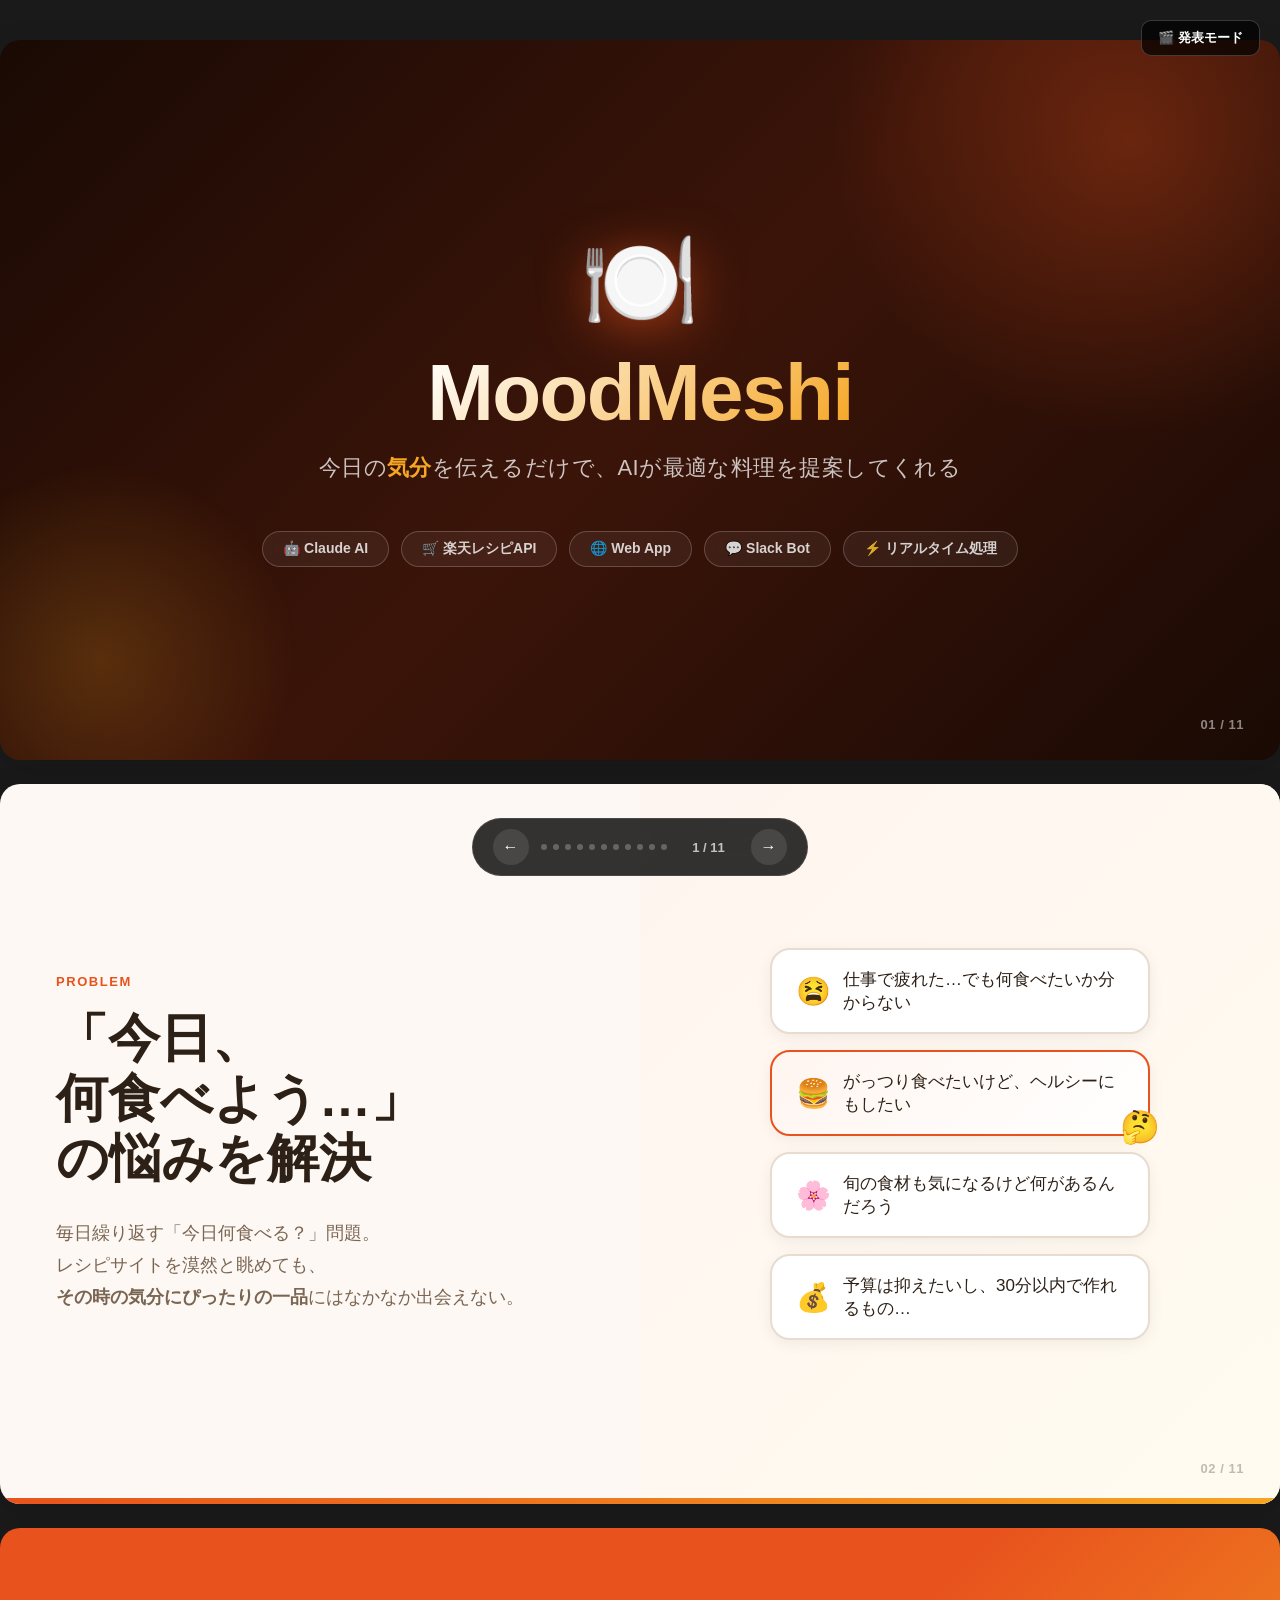
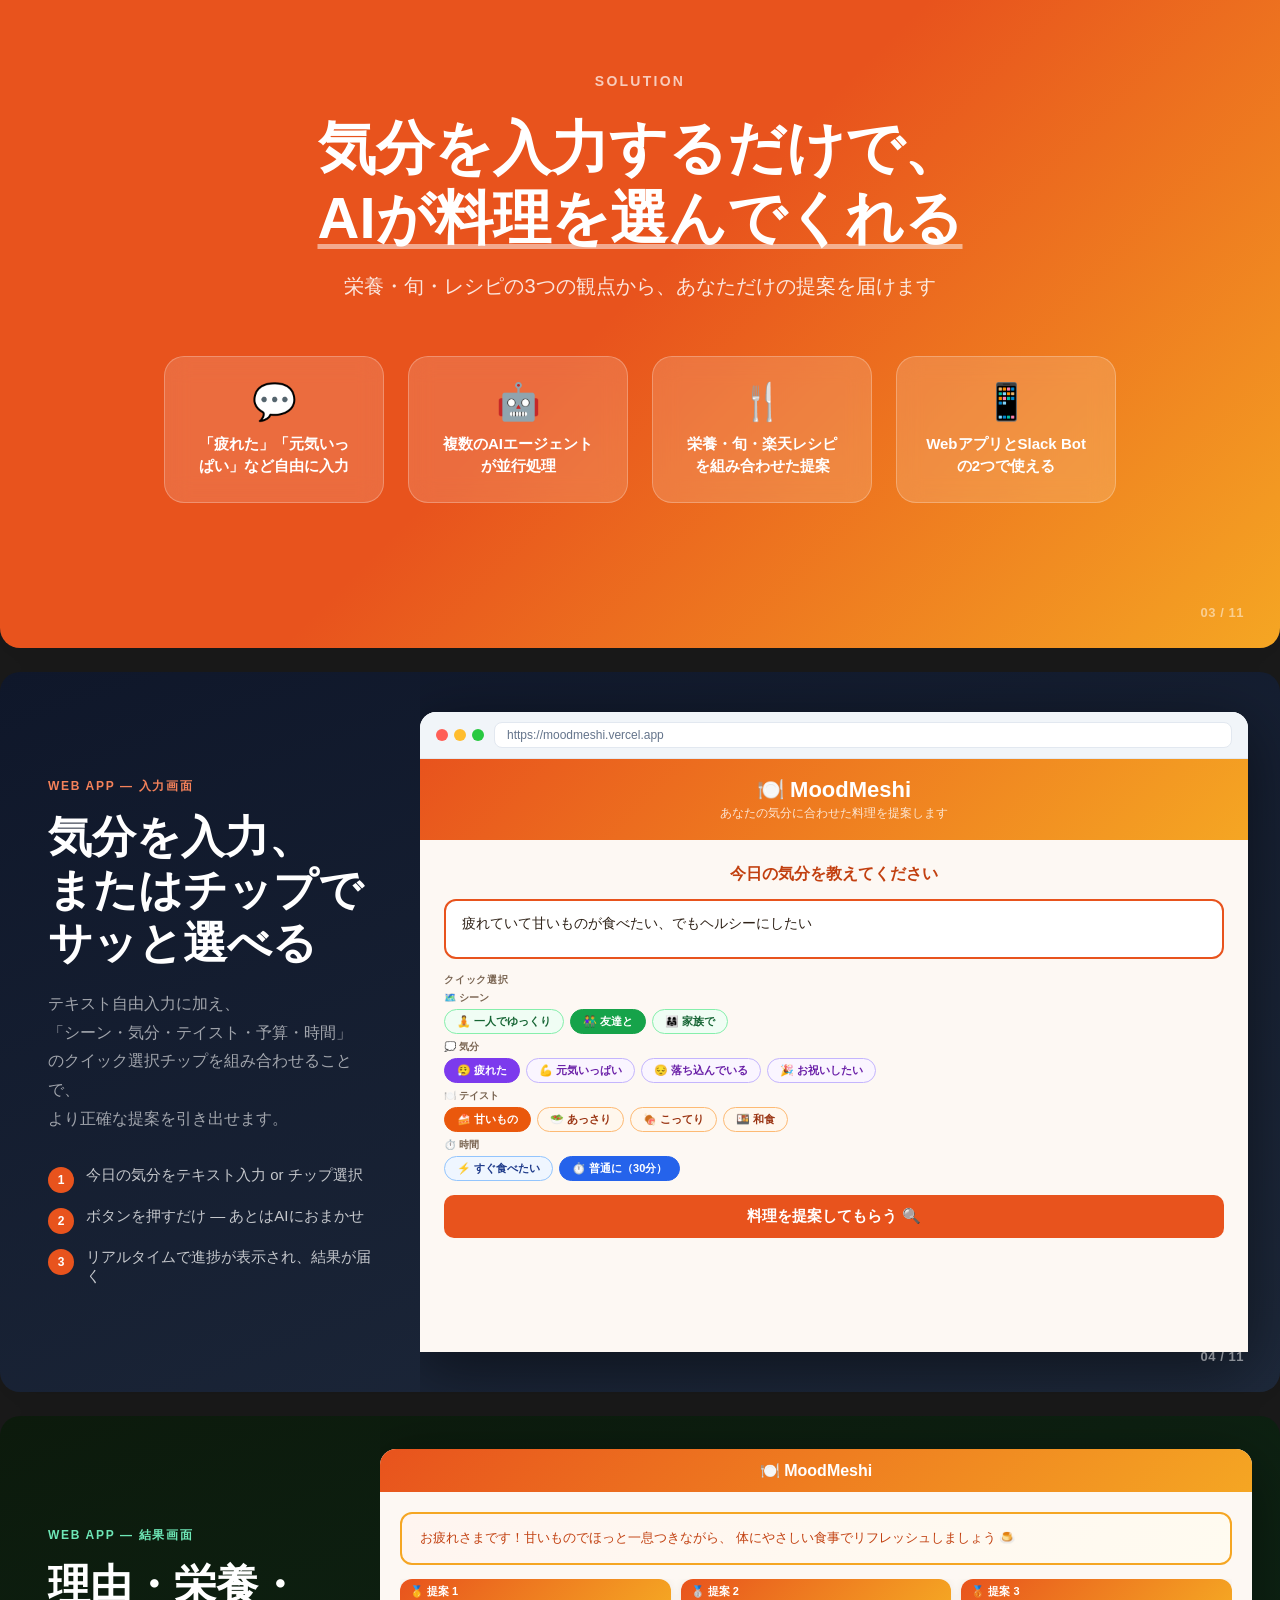
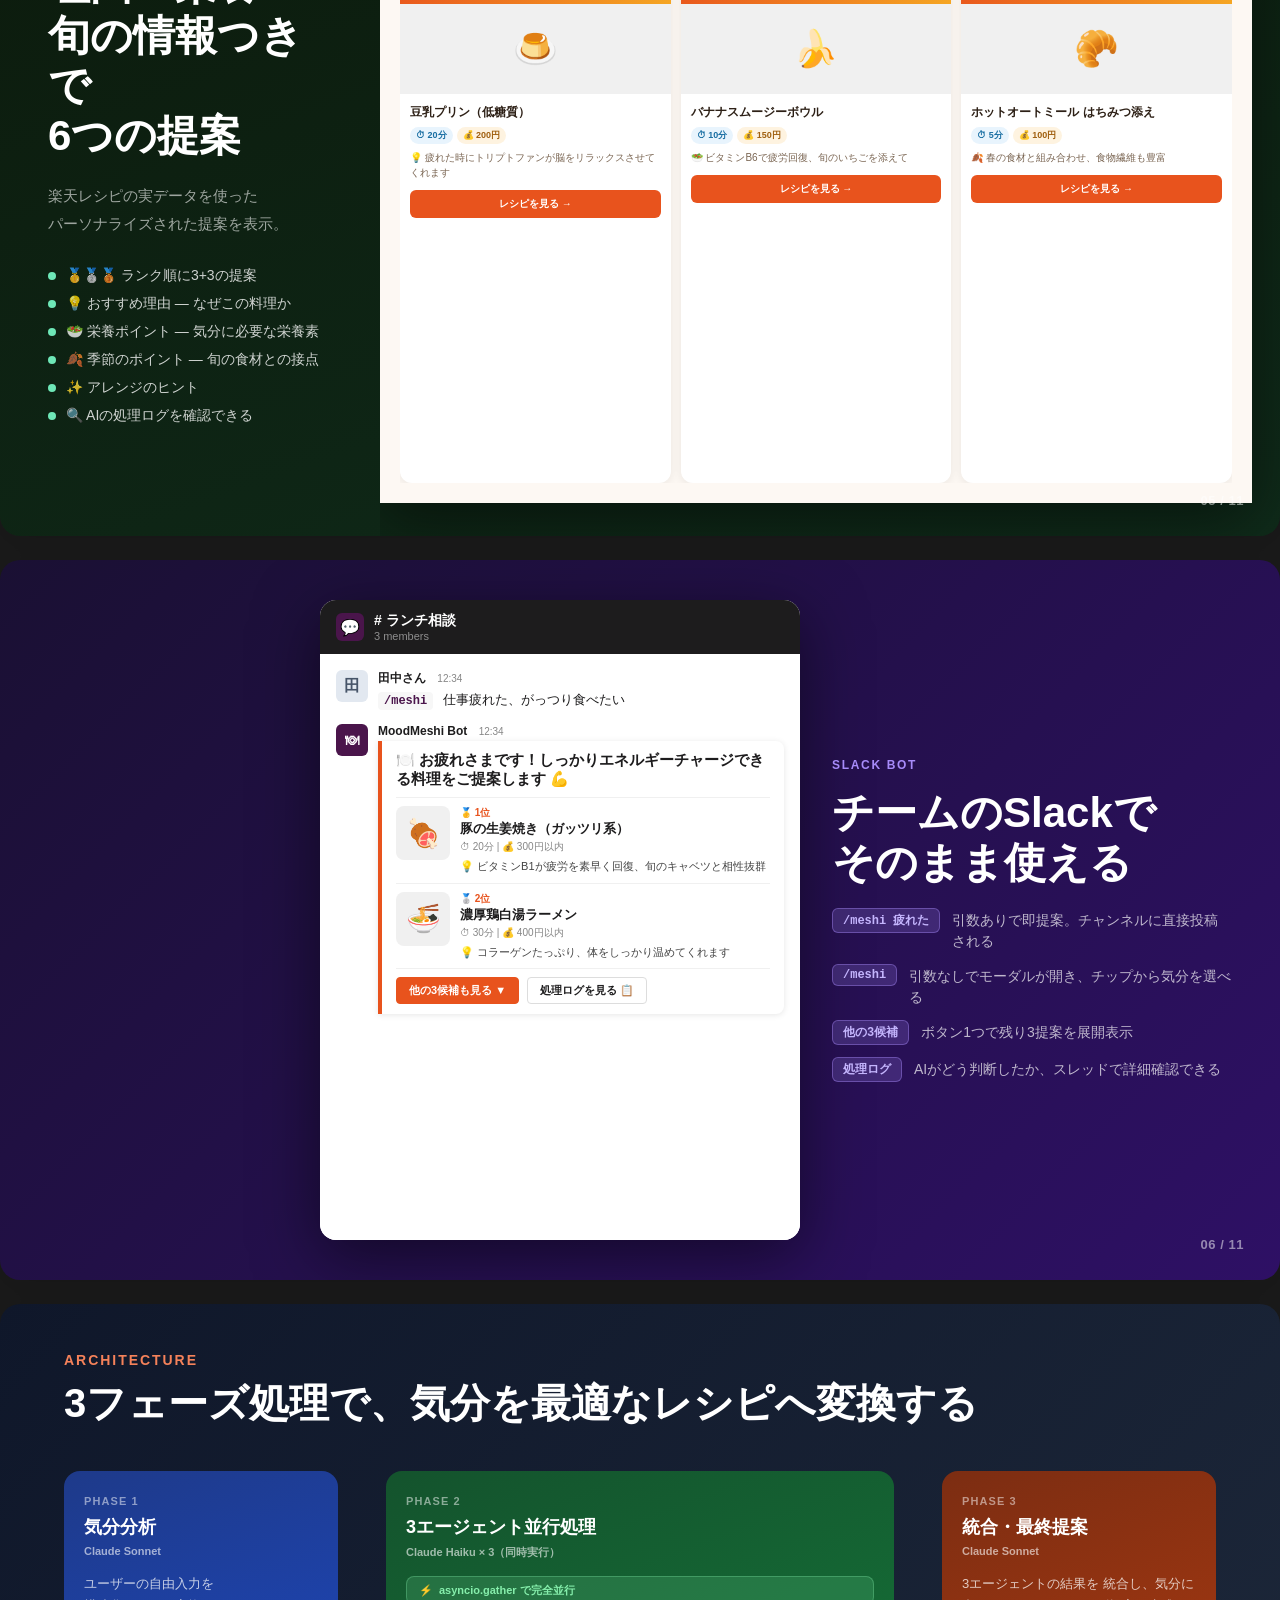
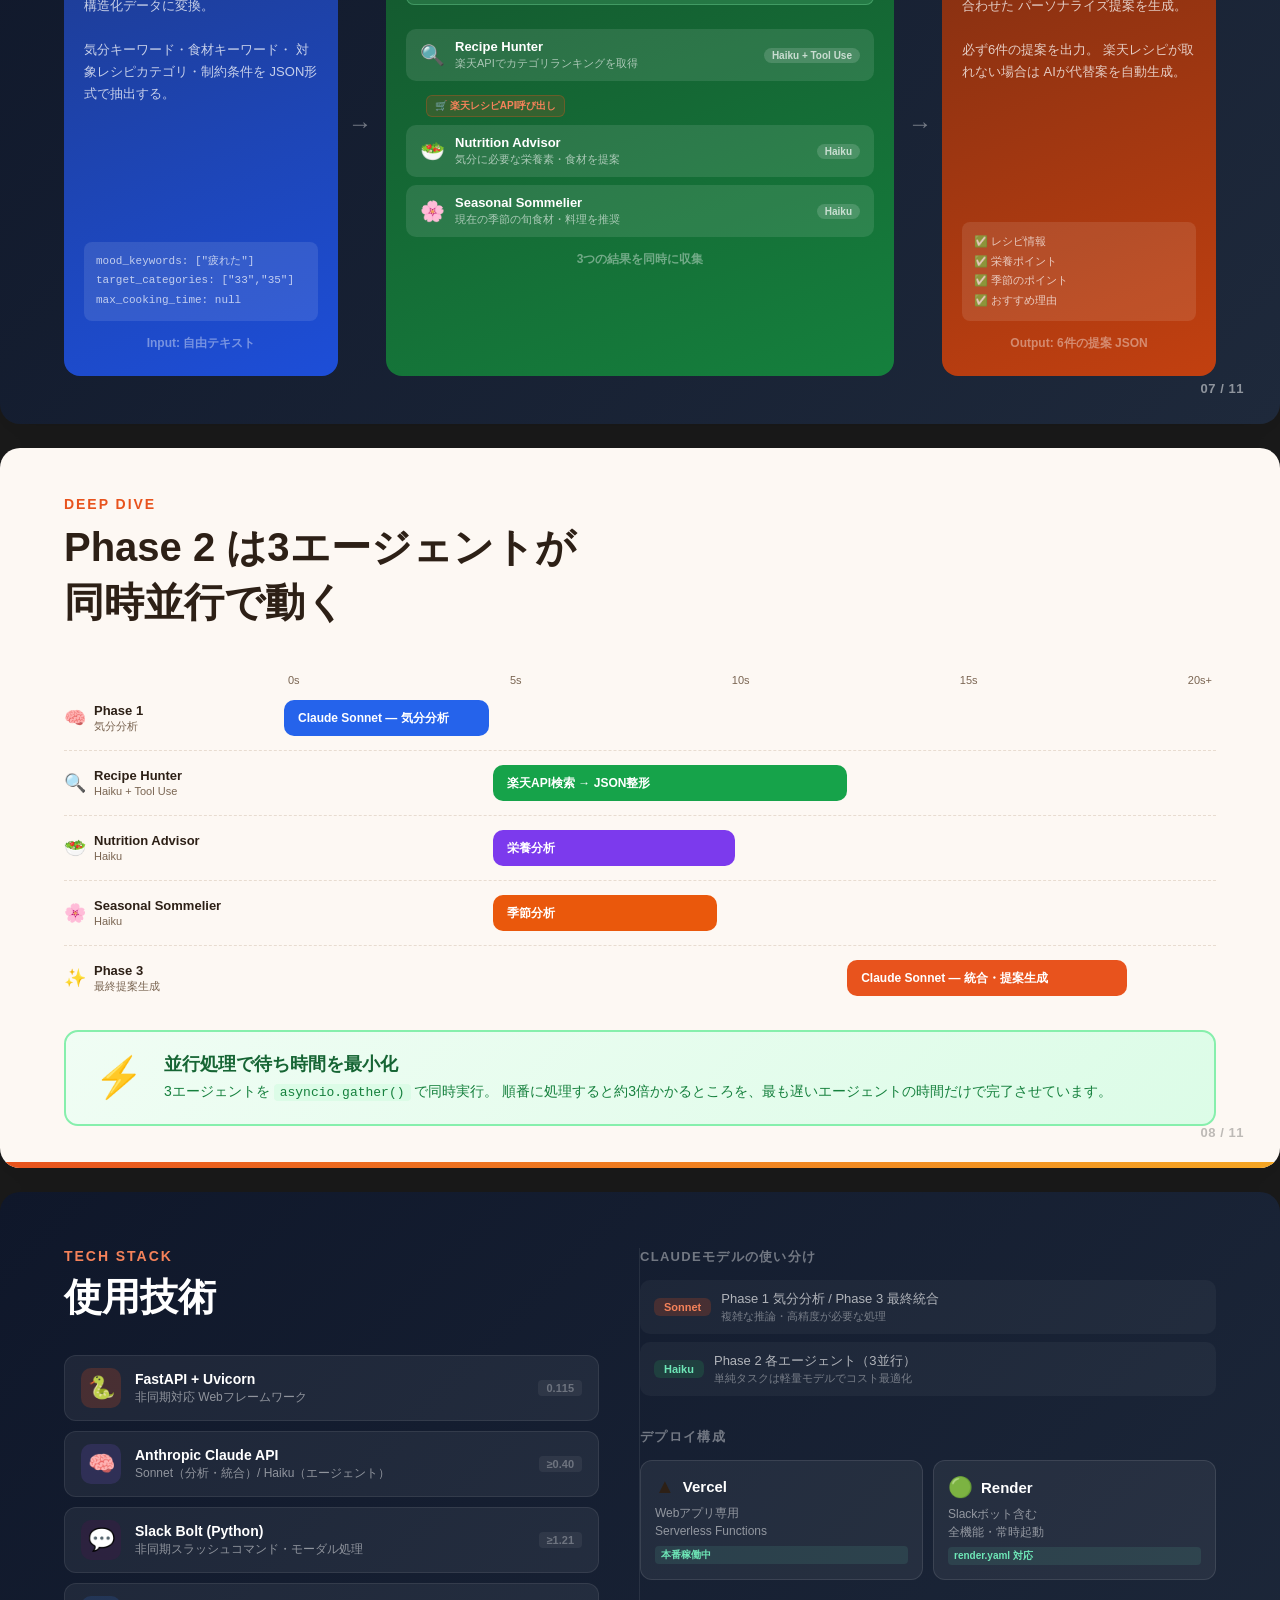
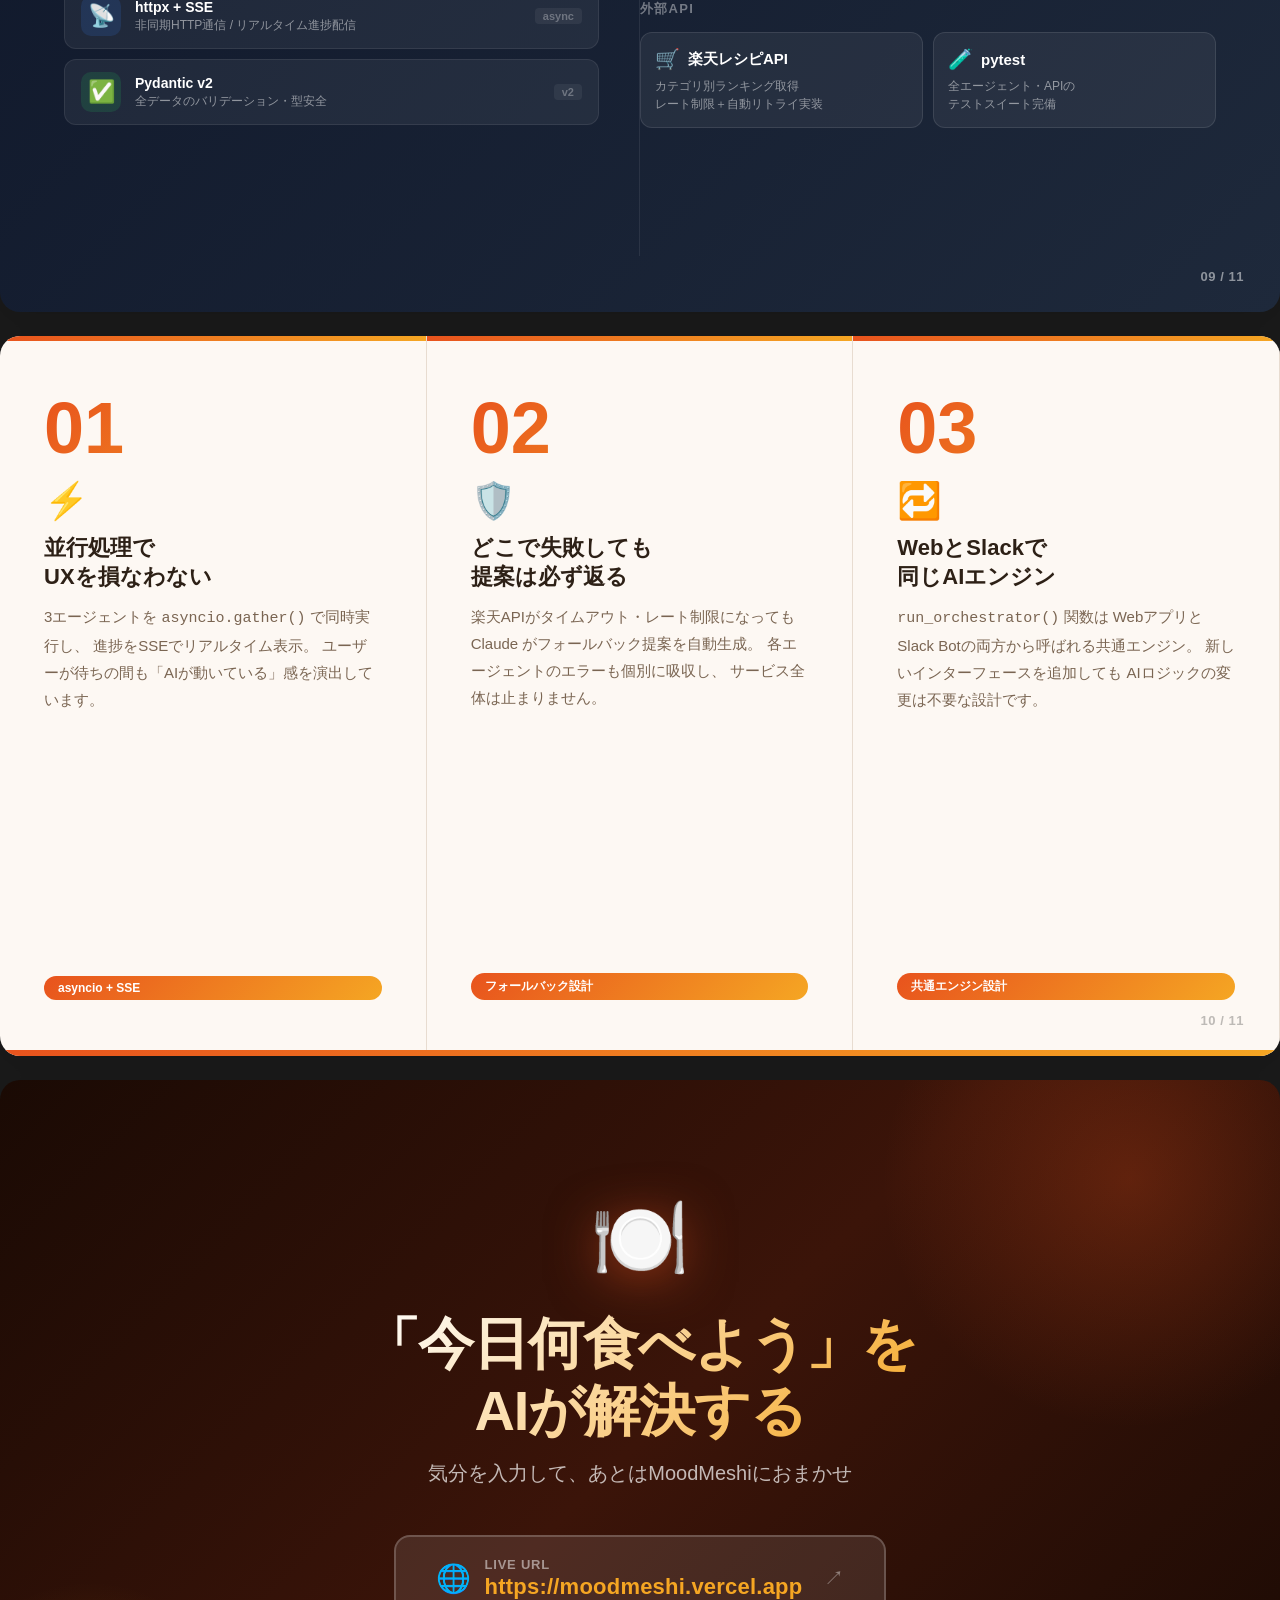
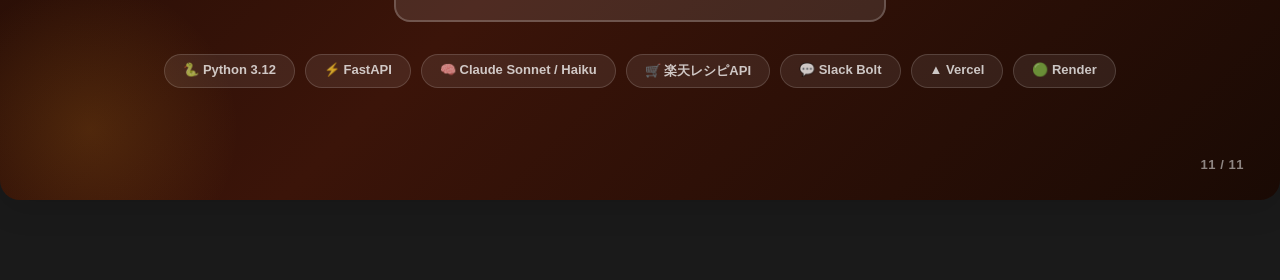
==== commit b780533b: "fix: update slide URLs to full https://moodmeshi.vercel.app with clickable link" ====
--- a/presentation/slides/index.html
+++ b/presentation/slides/index.html
@@ -1638,7 +1638,7 @@
         <div class="browser-dots">
           <span class="d1"></span><span class="d2"></span><span class="d3"></span>
         </div>
-        <div class="browser-url">moodmeshi.vercel.app</div>
+        <div class="browser-url">https://moodmeshi.vercel.app</div>
       </div>
       <div class="browser-body">
         <div class="mock-header">
@@ -2211,10 +2211,14 @@
   <div class="big-emoji">🍽️</div>
   <h2>「今日何食べよう」を<br>AIが解決する</h2>
   <p class="sub">気分を入力して、あとはMoodMeshiにおまかせ</p>
-  <div class="url-box">
+  <a class="url-box" href="https://moodmeshi.vercel.app" target="_blank" rel="noopener" style="text-decoration:none;cursor:pointer">
     <span class="url-icon">🌐</span>
-    <span class="url-text">moodmeshi.vercel.app</span>
-  </div>
+    <div style="display:flex;flex-direction:column;align-items:flex-start;gap:2px">
+      <span style="font-size:13px;font-weight:600;color:rgba(255,255,255,.5);letter-spacing:.06em;text-transform:uppercase">Live URL</span>
+      <span class="url-text">https://moodmeshi.vercel.app</span>
+    </div>
+    <span style="font-size:20px;margin-left:8px;color:rgba(255,255,255,.4)">↗</span>
+  </a>
   <div class="tech-pills">
     <span class="tp">🐍 Python 3.12</span>
     <span class="tp">⚡ FastAPI</span>
